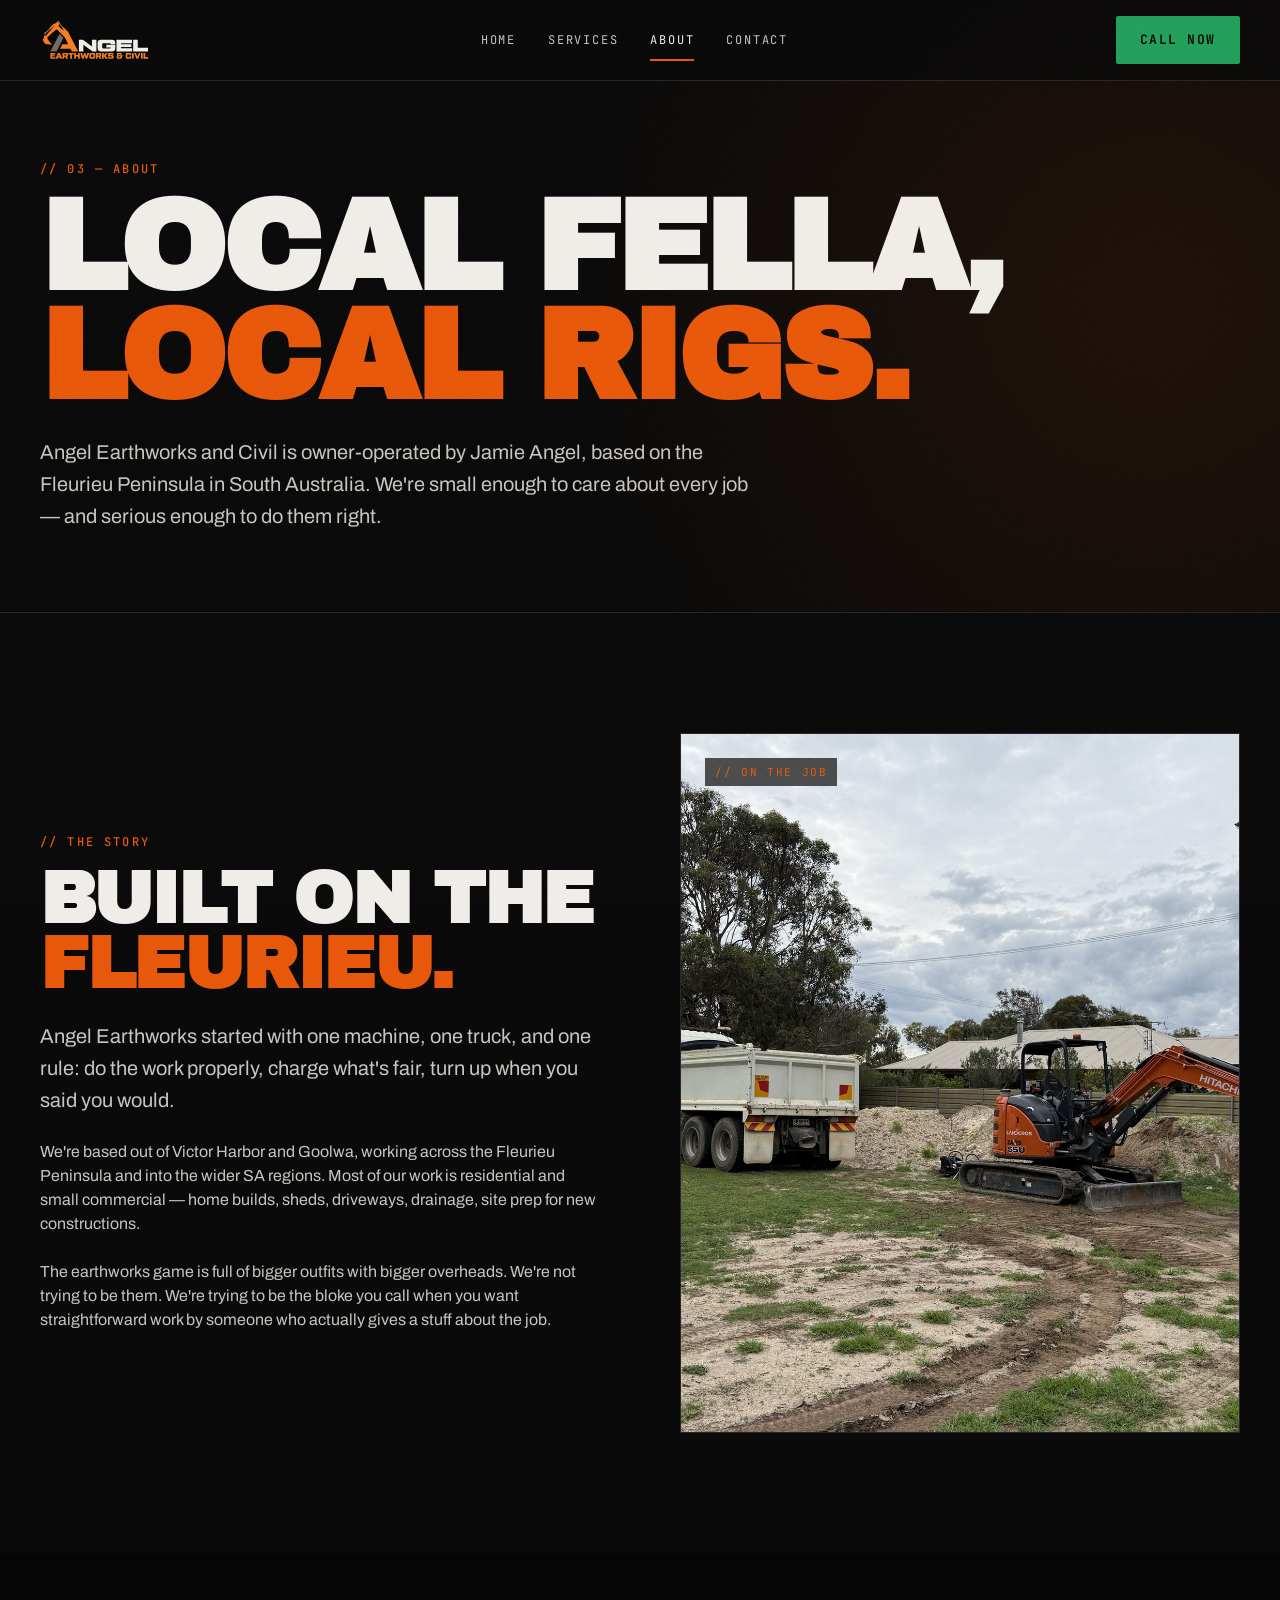
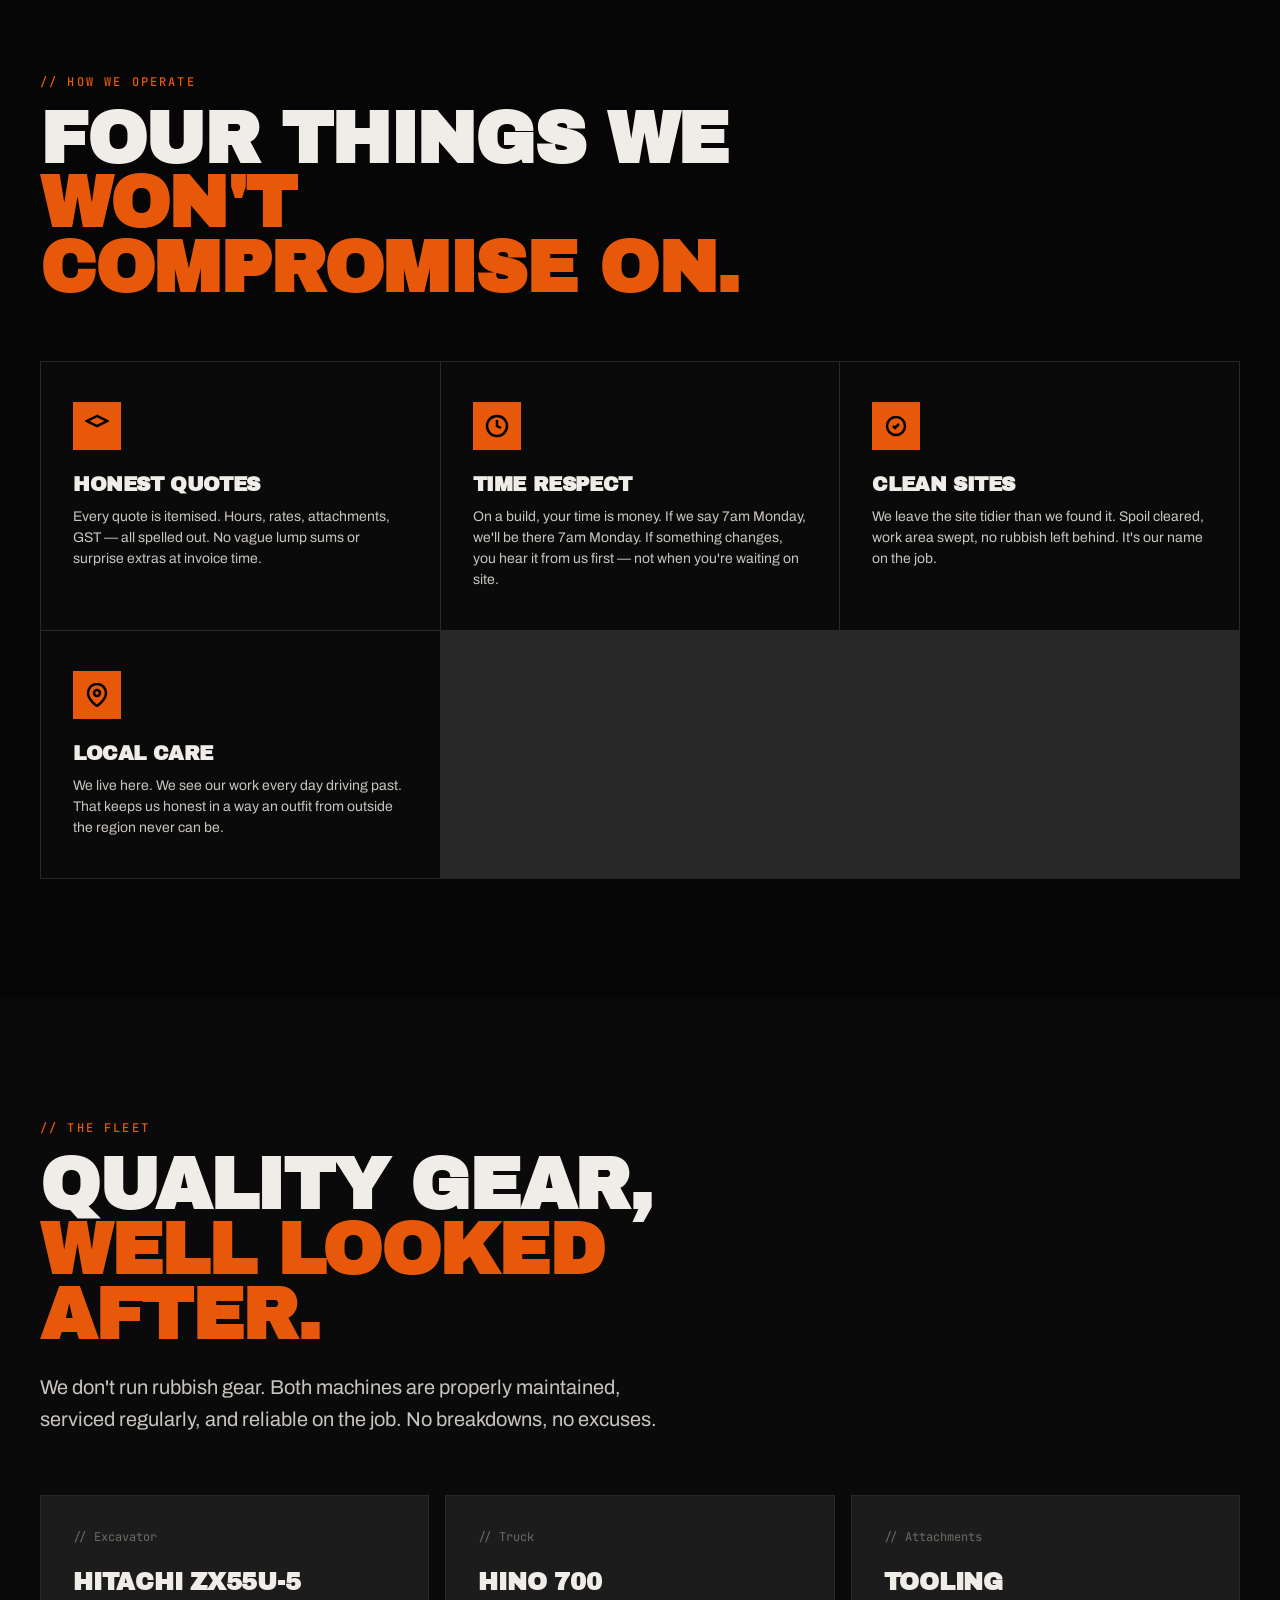
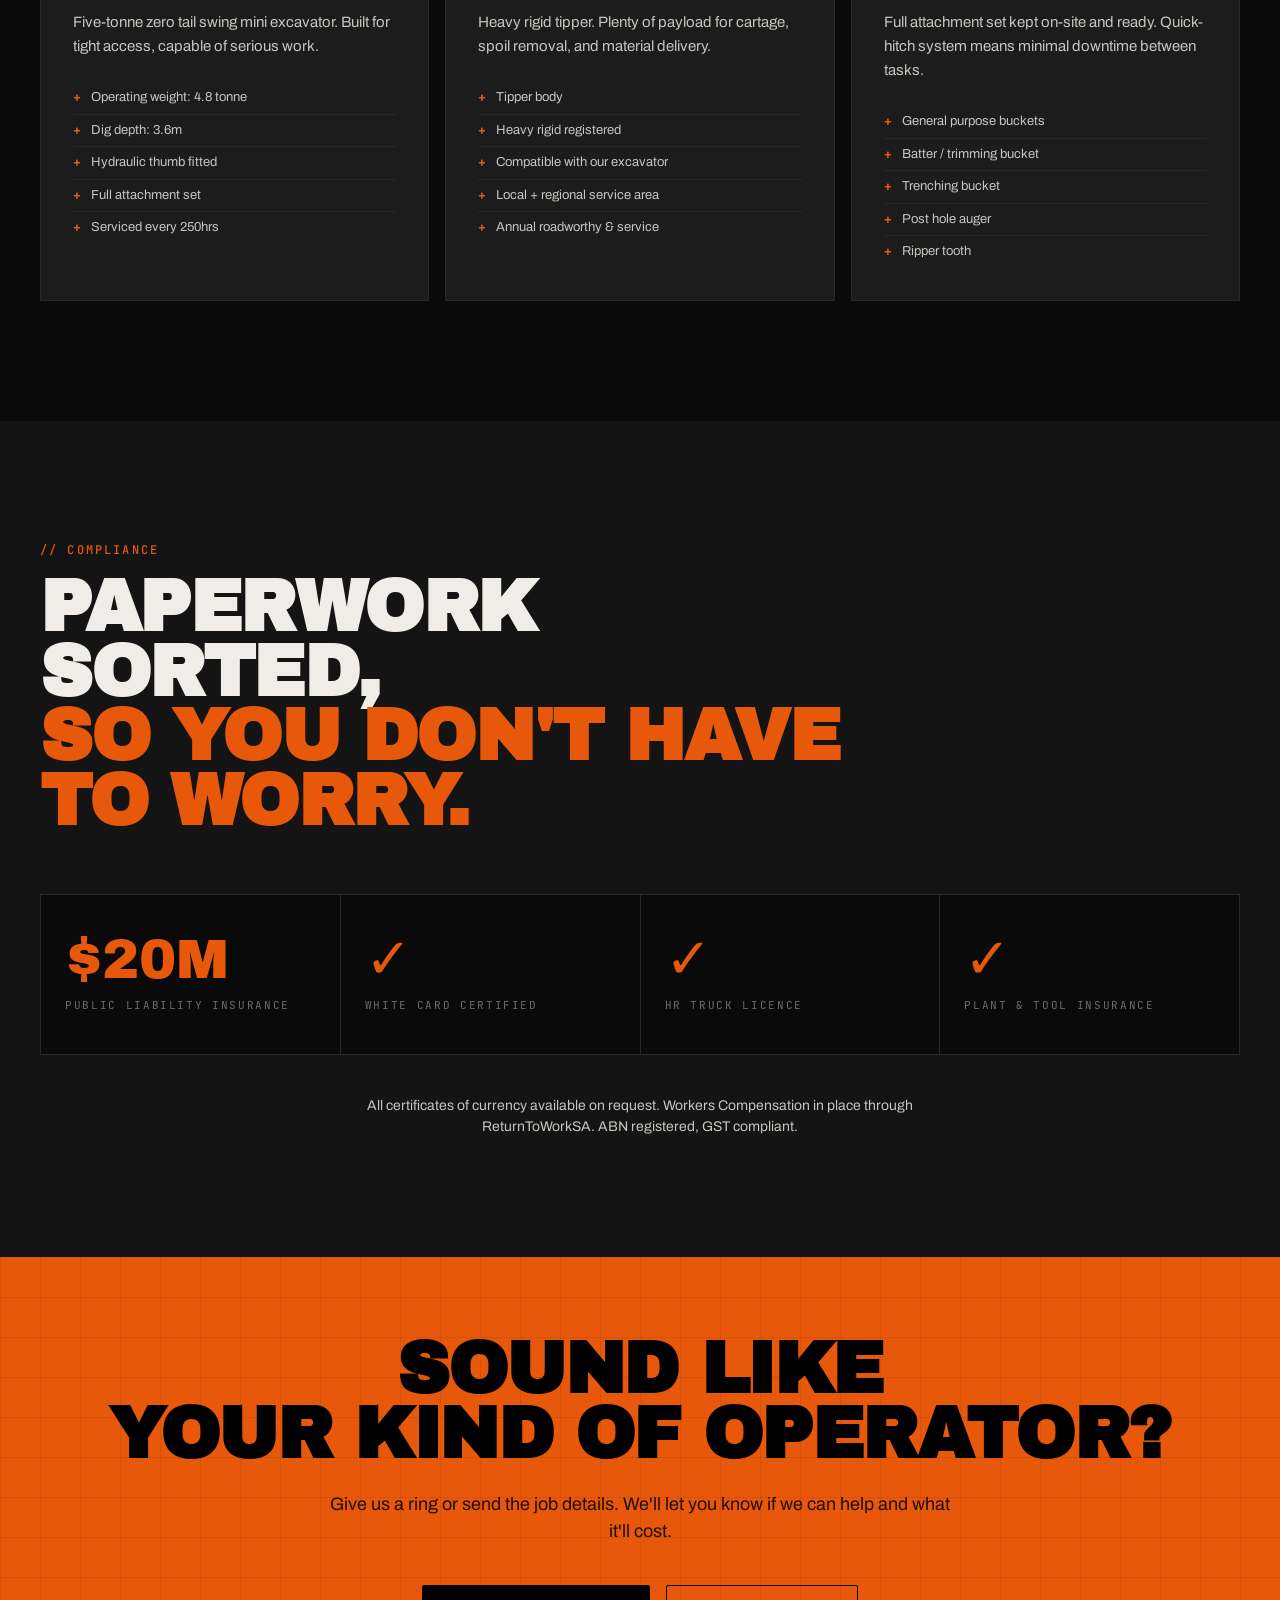
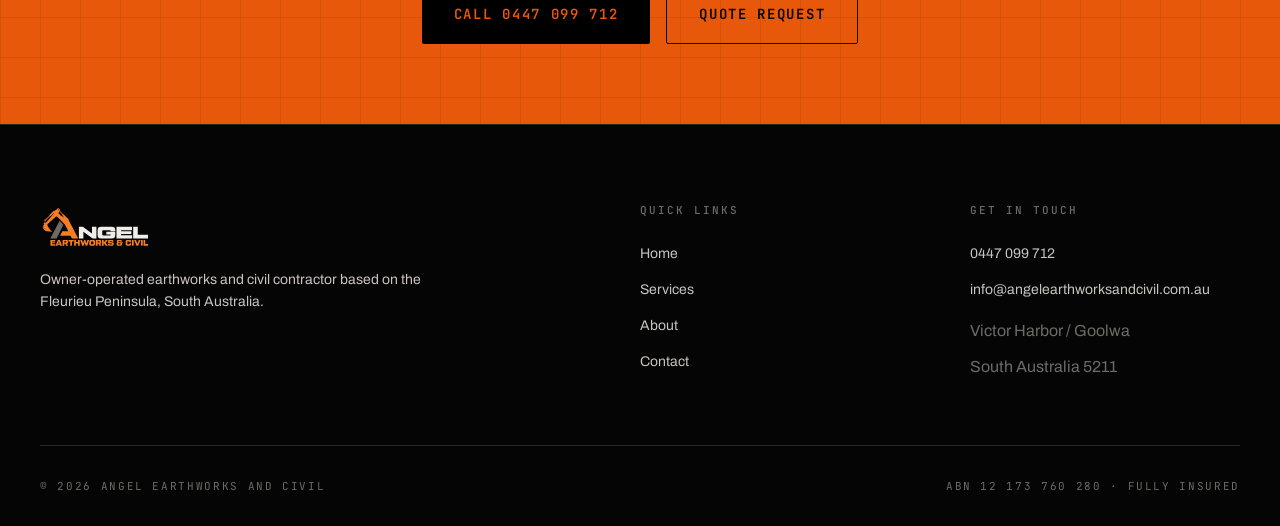
==== about.html @ 84306211 "Add files via upload" ====
<!DOCTYPE html>
<html lang="en-AU">
<head>
<meta charset="UTF-8"/>
<meta name="viewport" content="width=device-width, initial-scale=1.0"/>
<title>About | Angel Earthworks and Civil — Owner-Operated SA Earthworks</title>
<meta name="description" content="Owner-operated earthworks business based on the Fleurieu Peninsula. Jamie Angel and the team — honest work, fair prices, local SA knowledge."/>
<meta name="theme-color" content="#0A0A0A"/>

<link rel="preconnect" href="https://fonts.googleapis.com"/>
<link rel="preconnect" href="https://fonts.gstatic.com" crossorigin/>
<link href="https://fonts.googleapis.com/css2?family=Archivo:wght@400;500;600;700&family=Archivo+Black&family=JetBrains+Mono:wght@400;500;700&display=swap" rel="stylesheet"/>
<link rel="icon" type="image/svg+xml" href="favicon.svg"/>
<link rel="stylesheet" href="styles.css"/>
</head>
<body>

<header class="site-header">
    <div class="container site-header__inner">
        <a href="index.html" class="brand"><img src="logo-dark.svg" alt="Angel Earthworks and Civil" class="brand__logo"/></a>
        <nav class="main-nav">
            <a href="index.html">Home</a>
            <a href="services.html">Services</a>
            <a href="about.html" class="active">About</a>
            <a href="contact.html">Contact</a>
        </nav>
        <div class="header-cta">
            <a href="tel:0447099712" class="btn btn--phone">Call Now</a>
            <button class="menu-toggle" onclick="document.getElementById('drawer').classList.add('open')" aria-label="Menu">
                <span></span><span></span><span></span>
            </button>
        </div>
    </div>
</header>

<div class="mobile-drawer" id="drawer">
    <button class="mobile-drawer__close" onclick="document.getElementById('drawer').classList.remove('open')" aria-label="Close">×</button>
    <nav class="mobile-drawer__nav">
        <a href="index.html">Home</a>
        <a href="services.html">Services</a>
        <a href="about.html">About</a>
        <a href="contact.html">Contact</a>
    </nav>
    <div class="mobile-drawer__footer">
        <p>Call us · 0447 099 712</p>
        <p style="margin-top:8px">Victor Harbor / Goolwa SA</p>
    </div>
</div>

<!-- SUB HERO -->
<section class="subhero">
    <div class="container">
        <div class="subhero__eyebrow text-eyebrow">// 03 — About</div>
        <h1 class="subhero__title h-mega">
            Local fella,<br/>
            <span class="text-orange">local rigs.</span>
        </h1>
        <p class="subhero__lead text-lead">
            Angel Earthworks and Civil is owner-operated by Jamie Angel, based on
            the Fleurieu Peninsula in South Australia. We're small enough to care about
            every job — and serious enough to do them right.
        </p>
    </div>
</section>

<!-- STORY -->
<section class="section">
    <div class="container">
        <div class="split">
            <div>
                <div class="text-eyebrow mb-2">// The story</div>
                <h2 class="h-display mb-3">Built on the<br/><span class="text-orange">Fleurieu.</span></h2>
                <p class="text-lead mb-3">
                    Angel Earthworks started with one machine, one truck, and one rule:
                    do the work properly, charge what's fair, turn up when you said you would.
                </p>
                <p class="text-dim mb-3">
                    We're based out of Victor Harbor and Goolwa, working across the Fleurieu Peninsula
                    and into the wider SA regions. Most of our work is residential and small commercial —
                    home builds, sheds, driveways, drainage, site prep for new constructions.
                </p>
                <p class="text-dim">
                    The earthworks game is full of bigger outfits with bigger overheads. We're not trying
                    to be them. We're trying to be the bloke you call when you want straightforward work
                    by someone who actually gives a stuff about the job.
                </p>
            </div>
            <div class="image-block" data-label="// ON THE JOB">
                <img src="images/both-machines.jpg" alt="Angel Earthworks Hitachi excavator and Hino tipper truck on site"/>
            </div>
        </div>
    </div>
</section>

<!-- VALUES -->
<section class="section section--dark">
    <div class="container">
        <div class="section-header">
            <div class="section-header__eyebrow text-eyebrow">// How we operate</div>
            <h2 class="section-header__title h-display">
                Four things we<br/>
                <span class="text-orange">won't compromise on.</span>
            </h2>
        </div>

        <div class="why-grid">
            <div class="why-item">
                <div class="why-item__icon">
                    <svg viewBox="0 0 24 24" fill="none" stroke="currentColor" stroke-width="2.5">
                        <path d="M12 2L2 7l10 5 10-5-10-5z"/>
                    </svg>
                </div>
                <h3 class="why-item__title">Honest Quotes</h3>
                <p class="why-item__body">
                    Every quote is itemised. Hours, rates, attachments, GST — all spelled out.
                    No vague lump sums or surprise extras at invoice time.
                </p>
            </div>

            <div class="why-item">
                <div class="why-item__icon">
                    <svg viewBox="0 0 24 24" fill="none" stroke="currentColor" stroke-width="2.5">
                        <circle cx="12" cy="12" r="10"/>
                        <path d="M12 6v6l4 2"/>
                    </svg>
                </div>
                <h3 class="why-item__title">Time Respect</h3>
                <p class="why-item__body">
                    On a build, your time is money. If we say 7am Monday, we'll be there 7am Monday.
                    If something changes, you hear it from us first — not when you're waiting on site.
                </p>
            </div>

            <div class="why-item">
                <div class="why-item__icon">
                    <svg viewBox="0 0 24 24" fill="none" stroke="currentColor" stroke-width="2.5">
                        <path d="M9 12l2 2 4-4M21 12a9 9 0 11-18 0 9 9 0 0118 0z"/>
                    </svg>
                </div>
                <h3 class="why-item__title">Clean Sites</h3>
                <p class="why-item__body">
                    We leave the site tidier than we found it. Spoil cleared, work area swept,
                    no rubbish left behind. It's our name on the job.
                </p>
            </div>

            <div class="why-item">
                <div class="why-item__icon">
                    <svg viewBox="0 0 24 24" fill="none" stroke="currentColor" stroke-width="2.5">
                        <path d="M21 10c0 7-9 13-9 13s-9-6-9-13a9 9 0 0118 0z"/>
                        <circle cx="12" cy="10" r="3"/>
                    </svg>
                </div>
                <h3 class="why-item__title">Local Care</h3>
                <p class="why-item__body">
                    We live here. We see our work every day driving past. That keeps us honest
                    in a way an outfit from outside the region never can be.
                </p>
            </div>
        </div>
    </div>
</section>

<!-- EQUIPMENT -->
<section class="section">
    <div class="container">
        <div class="section-header">
            <div class="section-header__eyebrow text-eyebrow">// The fleet</div>
            <h2 class="section-header__title h-display">
                Quality gear,<br/>
                <span class="text-orange">well looked after.</span>
            </h2>
            <p class="section-header__lead text-lead">
                We don't run rubbish gear. Both machines are properly maintained, serviced regularly,
                and reliable on the job. No breakdowns, no excuses.
            </p>
        </div>

        <div class="services">
            <div class="service-card">
                <span class="service-card__num">// Excavator</span>
                <h3 class="service-card__title">Hitachi ZX55U-5</h3>
                <p class="service-card__body">
                    Five-tonne zero tail swing mini excavator. Built for tight access, capable of serious work.
                </p>
                <ul class="service-card__list">
                    <li>Operating weight: 4.8 tonne</li>
                    <li>Dig depth: 3.6m</li>
                    <li>Hydraulic thumb fitted</li>
                    <li>Full attachment set</li>
                    <li>Serviced every 250hrs</li>
                </ul>
            </div>

            <div class="service-card">
                <span class="service-card__num">// Truck</span>
                <h3 class="service-card__title">Hino 700</h3>
                <p class="service-card__body">
                    Heavy rigid tipper. Plenty of payload for cartage, spoil removal, and material delivery.
                </p>
                <ul class="service-card__list">
                    <li>Tipper body</li>
                    <li>Heavy rigid registered</li>
                    <li>Compatible with our excavator</li>
                    <li>Local + regional service area</li>
                    <li>Annual roadworthy &amp; service</li>
                </ul>
            </div>

            <div class="service-card">
                <span class="service-card__num">// Attachments</span>
                <h3 class="service-card__title">Tooling</h3>
                <p class="service-card__body">
                    Full attachment set kept on-site and ready. Quick-hitch system means
                    minimal downtime between tasks.
                </p>
                <ul class="service-card__list">
                    <li>General purpose buckets</li>
                    <li>Batter / trimming bucket</li>
                    <li>Trenching bucket</li>
                    <li>Post hole auger</li>
                    <li>Ripper tooth</li>
                </ul>
            </div>
        </div>
    </div>
</section>

<!-- CREDENTIALS -->
<section class="section section--elev">
    <div class="container">
        <div class="section-header">
            <div class="section-header__eyebrow text-eyebrow">// Compliance</div>
            <h2 class="section-header__title h-display">
                Paperwork sorted,<br/>
                <span class="text-orange">so you don't have to worry.</span>
            </h2>
        </div>

        <div class="stats-band">
            <div class="stat">
                <div class="stat__num">$20M</div>
                <div class="stat__label">Public Liability Insurance</div>
            </div>
            <div class="stat">
                <div class="stat__num">✓</div>
                <div class="stat__label">White Card Certified</div>
            </div>
            <div class="stat">
                <div class="stat__num">✓</div>
                <div class="stat__label">HR Truck Licence</div>
            </div>
            <div class="stat">
                <div class="stat__num">✓</div>
                <div class="stat__label">Plant &amp; Tool Insurance</div>
            </div>
        </div>

        <p class="text-dim mt-4 text-center" style="max-width:640px;margin-left:auto;margin-right:auto;font-size:14px">
            All certificates of currency available on request. Workers Compensation in place
            through ReturnToWorkSA. ABN registered, GST compliant.
        </p>
    </div>
</section>

<!-- CTA BAND -->
<section class="cta-band">
    <div class="container cta-band__inner">
        <h2 class="cta-band__title">Sound like<br/>your kind of operator?</h2>
        <p class="cta-band__lead">
            Give us a ring or send the job details. We'll let you know if we can help and what it'll cost.
        </p>
        <div class="cta-band__ctas">
            <a href="tel:0447099712" class="btn btn--primary btn--large">Call 0447 099 712</a>
            <a href="contact.html" class="btn btn--outline btn--large">Quote Request</a>
        </div>
    </div>
</section>

<!-- FOOTER -->
<footer class="site-footer">
    <div class="container">
        <div class="footer-grid">
            <div class="footer-col">
                <a href="index.html" class="brand" style="margin-bottom:20px"><img src="logo-dark.svg" alt="Angel Earthworks and Civil" class="brand__logo"/></a>
                <p class="text-dim" style="font-size:14px;line-height:1.6;margin-top:16px;max-width:400px">
                    Owner-operated earthworks and civil contractor based on the Fleurieu Peninsula,
                    South Australia.
                </p>
            </div>
            <div class="footer-col">
                <h4>Quick Links</h4>
                <ul>
                    <li><a href="index.html">Home</a></li>
                    <li><a href="services.html">Services</a></li>
                    <li><a href="about.html">About</a></li>
                    <li><a href="contact.html">Contact</a></li>
                </ul>
            </div>
            <div class="footer-col">
                <h4>Get in Touch</h4>
                <ul>
                    <li><a href="tel:0447099712">0447 099 712</a></li>
                    <li><a href="mailto:info@angelearthworksandcivil.com.au">info@angelearthworksandcivil.com.au</a></li>
                    <li class="text-mute" style="padding-top:12px">Victor Harbor / Goolwa</li>
                    <li class="text-mute">South Australia 5211</li>
                </ul>
            </div>
        </div>
        <div class="footer-bottom">
            <span>© 2026 Angel Earthworks and Civil</span>
            <span>ABN 12 173 760 280 · Fully insured</span>
        </div>
    </div>
</footer>

<script src="script.js"></script>
</body>
</html>
---- styles.css ----
/* ====================================================================
   ANGEL EARTHWORKS & CIVIL - PROFESSIONAL WEBSITE
   Aesthetic: Industrial / utilitarian / raw / honest
   Brand: Orange #E8580A on deep charcoal black
   ==================================================================== */

/* RESET ============================================================== */
*, *::before, *::after {
    box-sizing: border-box;
    margin: 0;
    padding: 0;
}

html {
    scroll-behavior: smooth;
    -webkit-text-size-adjust: 100%;
}

body {
    font-family: 'Archivo', 'Helvetica Neue', sans-serif;
    background: #0A0A0A;
    color: #F0EDE8;
    line-height: 1.5;
    overflow-x: hidden;
    font-feature-settings: 'kern' 1, 'liga' 1;
    -webkit-font-smoothing: antialiased;
    -moz-osx-font-smoothing: grayscale;
}

/* TYPE TOKENS ======================================================== */
:root {
    --color-bg: #0A0A0A;
    --color-bg-elev: #141414;
    --color-bg-card: #1C1C1C;
    --color-border: #282828;
    --color-text: #F0EDE8;
    --color-text-dim: #C8C4BE;
    --color-text-mute: #6E6B64;
    --color-orange: #E8580A;
    --color-orange-dim: #B84408;
    --color-yellow: #F5C518;
    --color-green: #22A05A;
    --color-red: #D93B3B;

    --font-display: 'Archivo Black', 'Helvetica Neue', sans-serif;
    --font-body: 'Archivo', 'Helvetica Neue', sans-serif;
    --font-mono: 'JetBrains Mono', 'Courier New', monospace;

    --shadow-strong: 0 20px 60px rgba(0,0,0,0.6);
    --shadow-orange: 0 12px 40px rgba(232, 88, 10, 0.35);
}

/* GOOGLE FONTS LINK should be in <head> */

img { max-width: 100%; height: auto; display: block; }
a { color: inherit; text-decoration: none; }
ul { list-style: none; }
button { font-family: inherit; cursor: pointer; }

/* GRAIN OVERLAY (subtle industrial texture) ========================== */
body::after {
    content: '';
    position: fixed;
    inset: 0;
    pointer-events: none;
    background-image: url("data:image/svg+xml,%3Csvg viewBox='0 0 200 200' xmlns='http://www.w3.org/2000/svg'%3E%3Cfilter id='n'%3E%3CfeTurbulence type='fractalNoise' baseFrequency='0.85' stitchTiles='stitch'/%3E%3C/filter%3E%3Crect width='100%25' height='100%25' filter='url(%23n)' opacity='0.04'/%3E%3C/svg%3E");
    z-index: 9999;
    opacity: 0.4;
    mix-blend-mode: overlay;
}

/* LAYOUT PRIMITIVES ================================================== */
.container {
    width: 100%;
    max-width: 1280px;
    margin: 0 auto;
    padding: 0 24px;
}

@media (min-width: 768px) {
    .container { padding: 0 40px; }
}

.section {
    padding: 80px 0;
    position: relative;
}

@media (min-width: 768px) {
    .section { padding: 120px 0; }
}

.section--tight {
    padding: 48px 0;
}

.section--dark {
    background: #060606;
}

.section--elev {
    background: var(--color-bg-elev);
}

/* TYPOGRAPHY ========================================================= */
h1, h2, h3, h4 {
    font-family: var(--font-display);
    font-weight: 900;
    line-height: 0.95;
    letter-spacing: -0.02em;
    text-transform: uppercase;
}

.h-mega {
    font-family: var(--font-display);
    font-size: clamp(48px, 10vw, 144px);
    line-height: 0.85;
    letter-spacing: -0.03em;
    text-transform: uppercase;
}

.h-display {
    font-family: var(--font-display);
    font-size: clamp(36px, 6vw, 72px);
    line-height: 0.9;
    letter-spacing: -0.02em;
    text-transform: uppercase;
}

.h-heading {
    font-size: clamp(28px, 4vw, 48px);
    line-height: 0.95;
}

.h-sub {
    font-size: clamp(20px, 2.5vw, 28px);
    line-height: 1.05;
    text-transform: uppercase;
    letter-spacing: 0.02em;
}

.text-mono {
    font-family: var(--font-mono);
    text-transform: uppercase;
    letter-spacing: 0.1em;
    font-size: 12px;
}

.text-eyebrow {
    font-family: var(--font-mono);
    font-size: 12px;
    text-transform: uppercase;
    letter-spacing: 0.18em;
    color: var(--color-orange);
    font-weight: 500;
}

.text-lead {
    font-size: 18px;
    line-height: 1.6;
    color: var(--color-text-dim);
    font-weight: 400;
}

@media (min-width: 768px) {
    .text-lead { font-size: 20px; }
}

.text-dim { color: var(--color-text-dim); }
.text-mute { color: var(--color-text-mute); }
.text-orange { color: var(--color-orange); }
.text-yellow { color: var(--color-yellow); }

/* HEADER ============================================================= */
.site-header {
    position: fixed;
    top: 0;
    left: 0;
    right: 0;
    z-index: 100;
    padding: 16px 0;
    background: rgba(10, 10, 10, 0.85);
    backdrop-filter: blur(20px);
    -webkit-backdrop-filter: blur(20px);
    border-bottom: 1px solid var(--color-border);
}

.site-header__inner {
    display: flex;
    align-items: center;
    justify-content: space-between;
    gap: 20px;
}

.brand {
    display: flex;
    align-items: center;
    gap: 12px;
    line-height: 0.9;
}

.brand__logo {
    height: 44px;
    width: auto;
    display: block;
    max-width: 220px;
}

@media (max-width: 600px) {
    .brand__logo {
        height: 36px;
        max-width: 170px;
    }
}

.brand__mark {
    width: 36px;
    height: 36px;
    background: var(--color-orange);
    display: flex;
    align-items: center;
    justify-content: center;
    font-family: var(--font-display);
    color: #000;
    font-size: 18px;
    letter-spacing: -0.05em;
    transform: rotate(-2deg);
    flex-shrink: 0;
}

.brand__text {
    line-height: 0.9;
    font-family: var(--font-display);
    font-size: 16px;
    text-transform: uppercase;
    letter-spacing: 0.02em;
}

.brand__text small {
    display: block;
    font-size: 9px;
    letter-spacing: 0.15em;
    color: var(--color-text-mute);
    font-weight: 400;
    margin-top: 2px;
}

.main-nav {
    display: none;
}

@media (min-width: 900px) {
    .main-nav {
        display: flex;
        align-items: center;
        gap: 32px;
    }
}

.main-nav a {
    font-family: var(--font-mono);
    font-size: 12px;
    text-transform: uppercase;
    letter-spacing: 0.15em;
    color: var(--color-text-dim);
    transition: color 0.2s;
    position: relative;
    padding: 4px 0;
}

.main-nav a:hover {
    color: var(--color-orange);
}

.main-nav a.active {
    color: var(--color-text);
}

.main-nav a.active::after {
    content: '';
    position: absolute;
    left: 0;
    right: 0;
    bottom: -8px;
    height: 2px;
    background: var(--color-orange);
}

.header-cta {
    display: flex;
    align-items: center;
    gap: 12px;
}

.menu-toggle {
    display: flex;
    flex-direction: column;
    justify-content: center;
    gap: 4px;
    background: none;
    border: 1px solid var(--color-border);
    width: 40px;
    height: 40px;
    padding: 10px;
    border-radius: 4px;
}

.menu-toggle span {
    height: 2px;
    background: var(--color-text);
    transition: 0.2s;
}

@media (min-width: 900px) {
    .menu-toggle { display: none; }
}

/* MOBILE DRAWER ====================================================== */
.mobile-drawer {
    position: fixed;
    inset: 0;
    z-index: 200;
    background: var(--color-bg);
    transform: translateX(100%);
    transition: transform 0.3s ease-out;
    display: flex;
    flex-direction: column;
    padding: 24px;
}

.mobile-drawer.open {
    transform: translateX(0);
}

.mobile-drawer__close {
    align-self: flex-end;
    background: none;
    border: 1px solid var(--color-border);
    color: var(--color-text);
    width: 40px;
    height: 40px;
    font-size: 24px;
    border-radius: 4px;
}

.mobile-drawer__nav {
    display: flex;
    flex-direction: column;
    gap: 4px;
    margin-top: 48px;
}

.mobile-drawer__nav a {
    font-family: var(--font-display);
    font-size: 36px;
    text-transform: uppercase;
    letter-spacing: -0.02em;
    padding: 16px 0;
    border-bottom: 1px solid var(--color-border);
    color: var(--color-text);
}

.mobile-drawer__nav a:active {
    color: var(--color-orange);
}

.mobile-drawer__footer {
    margin-top: auto;
    padding-top: 32px;
    font-family: var(--font-mono);
    font-size: 12px;
    color: var(--color-text-mute);
    text-transform: uppercase;
    letter-spacing: 0.1em;
}

/* BUTTONS ============================================================ */
.btn {
    display: inline-flex;
    align-items: center;
    gap: 10px;
    padding: 14px 24px;
    font-family: var(--font-mono);
    font-size: 13px;
    font-weight: 600;
    text-transform: uppercase;
    letter-spacing: 0.12em;
    border: none;
    cursor: pointer;
    transition: all 0.2s;
    text-decoration: none;
    white-space: nowrap;
    border-radius: 2px;
}

.btn--primary {
    background: var(--color-orange);
    color: #000;
}

.btn--primary:hover {
    background: var(--color-text);
    transform: translateY(-2px);
    box-shadow: var(--shadow-orange);
}

.btn--outline {
    background: transparent;
    color: var(--color-text);
    border: 1px solid var(--color-border);
}

.btn--outline:hover {
    border-color: var(--color-orange);
    color: var(--color-orange);
}

.btn--ghost {
    background: transparent;
    color: var(--color-text-dim);
    padding: 10px 18px;
}

.btn--ghost:hover {
    color: var(--color-orange);
}

.btn--large {
    padding: 18px 32px;
    font-size: 14px;
}

.btn--phone {
    background: var(--color-green);
    color: #000;
}

.btn--phone:hover {
    background: var(--color-text);
}

/* HERO =============================================================== */
.hero {
    position: relative;
    min-height: 100vh;
    padding: 140px 0 80px;
    display: flex;
    align-items: center;
    overflow: hidden;
}

.hero::before {
    content: '';
    position: absolute;
    inset: 0;
    background:
        radial-gradient(circle at 20% 20%, rgba(232, 88, 10, 0.15) 0%, transparent 40%),
        radial-gradient(circle at 80% 80%, rgba(232, 88, 10, 0.08) 0%, transparent 50%),
        linear-gradient(180deg, transparent 0%, #060606 100%);
    z-index: -2;
}

.hero::after {
    content: '';
    position: absolute;
    inset: 0;
    background-image:
        linear-gradient(rgba(232, 88, 10, 0.04) 1px, transparent 1px),
        linear-gradient(90deg, rgba(232, 88, 10, 0.04) 1px, transparent 1px);
    background-size: 80px 80px;
    z-index: -1;
    mask-image: radial-gradient(circle at center, black 0%, transparent 80%);
    -webkit-mask-image: radial-gradient(circle at center, black 0%, transparent 80%);
}

.hero__eyebrow {
    margin-bottom: 24px;
    opacity: 0;
    animation: fadeUp 0.8s 0.2s forwards;
}

.hero__title {
    margin-bottom: 24px;
    opacity: 0;
    animation: fadeUp 0.8s 0.4s forwards;
}

.hero__title-orange {
    color: var(--color-orange);
    display: inline-block;
    position: relative;
}

.hero__title-strike {
    display: block;
    font-size: 0.6em;
    color: var(--color-text-mute);
    margin-top: 8px;
    letter-spacing: 0.04em;
}

.hero__lead {
    max-width: 640px;
    margin-bottom: 40px;
    opacity: 0;
    animation: fadeUp 0.8s 0.6s forwards;
}

.hero__ctas {
    display: flex;
    flex-wrap: wrap;
    gap: 16px;
    opacity: 0;
    animation: fadeUp 0.8s 0.8s forwards;
}

.hero__bullets {
    display: flex;
    flex-wrap: wrap;
    gap: 24px 40px;
    margin-top: 64px;
    padding-top: 40px;
    border-top: 1px solid var(--color-border);
    opacity: 0;
    animation: fadeUp 0.8s 1s forwards;
}

.hero__bullet {
    display: flex;
    align-items: flex-start;
    gap: 12px;
    font-family: var(--font-mono);
    font-size: 12px;
    text-transform: uppercase;
    letter-spacing: 0.08em;
    color: var(--color-text-dim);
}

.hero__bullet::before {
    content: '●';
    color: var(--color-orange);
    font-size: 18px;
    line-height: 1;
}

@keyframes fadeUp {
    from { opacity: 0; transform: translateY(20px); }
    to { opacity: 1; transform: translateY(0); }
}

/* MARQUEE BAR ======================================================== */
.marquee {
    overflow: hidden;
    background: var(--color-orange);
    color: #000;
    padding: 14px 0;
    border-top: 1px solid #000;
    border-bottom: 1px solid #000;
}

.marquee__track {
    display: flex;
    gap: 48px;
    animation: marquee 30s linear infinite;
    white-space: nowrap;
}

.marquee__item {
    font-family: var(--font-display);
    font-size: 16px;
    text-transform: uppercase;
    letter-spacing: 0.02em;
    display: flex;
    align-items: center;
    gap: 48px;
}

.marquee__item::after {
    content: '●';
    color: #000;
    font-size: 10px;
}

@keyframes marquee {
    from { transform: translateX(0); }
    to { transform: translateX(-50%); }
}

/* SECTION HEADER ===================================================== */
.section-header {
    margin-bottom: 60px;
}

.section-header__eyebrow {
    margin-bottom: 16px;
}

.section-header__title {
    max-width: 800px;
}

.section-header__lead {
    max-width: 640px;
    margin-top: 24px;
}

/* SERVICES GRID ====================================================== */
.services {
    display: grid;
    grid-template-columns: 1fr;
    gap: 16px;
}

@media (min-width: 768px) {
    .services {
        grid-template-columns: repeat(2, 1fr);
    }
}

@media (min-width: 1024px) {
    .services {
        grid-template-columns: repeat(3, 1fr);
    }
}

.service-card {
    background: var(--color-bg-card);
    border: 1px solid var(--color-border);
    padding: 32px;
    position: relative;
    transition: all 0.3s;
    overflow: hidden;
}

.service-card::before {
    content: '';
    position: absolute;
    top: 0;
    left: 0;
    width: 4px;
    height: 0;
    background: var(--color-orange);
    transition: height 0.4s;
}

.service-card:hover {
    border-color: var(--color-orange);
    transform: translateY(-4px);
}

.service-card:hover::before {
    height: 100%;
}

.service-card__num {
    font-family: var(--font-mono);
    font-size: 12px;
    color: var(--color-text-mute);
    margin-bottom: 24px;
    display: block;
}

.service-card__title {
    font-family: var(--font-display);
    font-size: 24px;
    line-height: 1;
    text-transform: uppercase;
    letter-spacing: -0.01em;
    margin-bottom: 16px;
}

.service-card__body {
    color: var(--color-text-dim);
    font-size: 15px;
    line-height: 1.6;
    margin-bottom: 24px;
}

.service-card__list {
    margin-top: 16px;
}

.service-card__list li {
    padding: 6px 0;
    border-bottom: 1px solid var(--color-border);
    font-size: 13px;
    color: var(--color-text-dim);
    display: flex;
    align-items: center;
    gap: 10px;
}

.service-card__list li::before {
    content: '+';
    color: var(--color-orange);
    font-family: var(--font-mono);
    font-weight: 700;
}

.service-card__list li:last-child { border-bottom: none; }

/* STATS BAND ========================================================= */
.stats-band {
    display: grid;
    grid-template-columns: repeat(2, 1fr);
    gap: 1px;
    background: var(--color-border);
    border: 1px solid var(--color-border);
}

@media (min-width: 768px) {
    .stats-band {
        grid-template-columns: repeat(4, 1fr);
    }
}

.stat {
    background: var(--color-bg);
    padding: 40px 24px;
    text-align: left;
}

.stat__num {
    font-family: var(--font-display);
    font-size: clamp(36px, 5vw, 56px);
    line-height: 0.9;
    color: var(--color-orange);
    margin-bottom: 12px;
}

.stat__label {
    font-family: var(--font-mono);
    font-size: 11px;
    text-transform: uppercase;
    letter-spacing: 0.15em;
    color: var(--color-text-mute);
}

/* SPLIT ============================================================== */
.split {
    display: grid;
    grid-template-columns: 1fr;
    gap: 48px;
    align-items: center;
}

@media (min-width: 900px) {
    .split {
        grid-template-columns: 1fr 1fr;
        gap: 80px;
    }
}

.split--reverse > div:first-child {
    order: 1;
}

@media (min-width: 900px) {
    .split--reverse > div:first-child {
        order: 2;
    }
}

.image-block {
    aspect-ratio: 4/5;
    background: linear-gradient(135deg, #1C1C1C 0%, #0a0a0a 100%);
    position: relative;
    overflow: hidden;
    border: 1px solid var(--color-border);
}

.image-block::before {
    content: attr(data-label);
    position: absolute;
    top: 24px;
    left: 24px;
    font-family: var(--font-mono);
    font-size: 11px;
    color: var(--color-orange);
    text-transform: uppercase;
    letter-spacing: 0.15em;
    z-index: 3;
    background: rgba(10, 10, 10, 0.7);
    padding: 6px 10px;
    backdrop-filter: blur(8px);
    -webkit-backdrop-filter: blur(8px);
}

.image-block::after {
    content: '';
    position: absolute;
    inset: 0;
    background-image:
        linear-gradient(rgba(232, 88, 10, 0.08) 1px, transparent 1px),
        linear-gradient(90deg, rgba(232, 88, 10, 0.08) 1px, transparent 1px);
    background-size: 40px 40px;
    pointer-events: none;
}

.image-block:has(img)::after {
    background: linear-gradient(180deg, transparent 60%, rgba(10,10,10,0.6) 100%);
}

.image-block img {
    width: 100%;
    height: 100%;
    object-fit: cover;
    display: block;
    position: absolute;
    inset: 0;
    z-index: 1;
}

.image-block__placeholder {
    position: absolute;
    inset: 0;
    display: flex;
    flex-direction: column;
    align-items: center;
    justify-content: center;
    color: var(--color-text-mute);
    font-family: var(--font-mono);
    text-align: center;
    padding: 20px;
    z-index: 1;
}

.image-block__placeholder svg {
    width: 80px;
    height: 80px;
    margin-bottom: 16px;
    opacity: 0.3;
}

/* SERVICE AREAS ====================================================== */
.areas {
    display: grid;
    grid-template-columns: 1fr;
    gap: 1px;
    background: var(--color-border);
    border: 1px solid var(--color-border);
}

@media (min-width: 600px) {
    .areas { grid-template-columns: repeat(2, 1fr); }
}

@media (min-width: 900px) {
    .areas { grid-template-columns: repeat(3, 1fr); }
}

.area {
    background: var(--color-bg);
    padding: 24px;
    transition: background 0.2s;
}

.area:hover {
    background: var(--color-bg-card);
}

.area__type {
    font-family: var(--font-mono);
    font-size: 10px;
    text-transform: uppercase;
    letter-spacing: 0.15em;
    margin-bottom: 8px;
}

.area__type--local { color: var(--color-green); }
.area__type--regional { color: var(--color-yellow); }

.area__name {
    font-family: var(--font-display);
    font-size: 22px;
    line-height: 1;
    text-transform: uppercase;
    margin-bottom: 12px;
}

.area__suburbs {
    font-size: 12px;
    color: var(--color-text-mute);
    line-height: 1.4;
}

/* PROCESS STEPS ====================================================== */
.steps {
    display: grid;
    grid-template-columns: 1fr;
    gap: 24px;
    counter-reset: stepcount;
}

@media (min-width: 768px) {
    .steps {
        grid-template-columns: repeat(2, 1fr);
    }
}

@media (min-width: 1024px) {
    .steps {
        grid-template-columns: repeat(4, 1fr);
    }
}

.step {
    counter-increment: stepcount;
    padding: 32px 24px;
    background: var(--color-bg-card);
    border: 1px solid var(--color-border);
    position: relative;
}

.step::before {
    content: counter(stepcount, decimal-leading-zero);
    font-family: var(--font-display);
    font-size: 56px;
    line-height: 0.9;
    color: var(--color-orange);
    display: block;
    margin-bottom: 24px;
}

.step__title {
    font-family: var(--font-display);
    font-size: 18px;
    text-transform: uppercase;
    line-height: 1;
    margin-bottom: 12px;
}

.step__body {
    font-size: 14px;
    color: var(--color-text-dim);
    line-height: 1.5;
}

/* CTA BAND =========================================================== */
.cta-band {
    background: var(--color-orange);
    color: #000;
    padding: 80px 0;
    position: relative;
    overflow: hidden;
}

.cta-band::before {
    content: '';
    position: absolute;
    inset: 0;
    background-image:
        linear-gradient(rgba(0,0,0,0.08) 1px, transparent 1px),
        linear-gradient(90deg, rgba(0,0,0,0.08) 1px, transparent 1px);
    background-size: 40px 40px;
}

.cta-band__inner {
    position: relative;
    text-align: center;
}

.cta-band__title {
    font-family: var(--font-display);
    font-size: clamp(36px, 6vw, 72px);
    line-height: 0.9;
    text-transform: uppercase;
    letter-spacing: -0.02em;
    margin-bottom: 24px;
}

.cta-band__lead {
    font-size: 18px;
    max-width: 640px;
    margin: 0 auto 40px;
    color: #000;
    opacity: 0.85;
}

.cta-band__ctas {
    display: flex;
    flex-wrap: wrap;
    justify-content: center;
    gap: 16px;
}

.cta-band .btn--primary {
    background: #000;
    color: var(--color-orange);
}

.cta-band .btn--primary:hover {
    background: var(--color-text);
    color: #000;
}

.cta-band .btn--outline {
    background: transparent;
    color: #000;
    border-color: #000;
}

.cta-band .btn--outline:hover {
    background: #000;
    color: var(--color-orange);
}

/* WHY CHOOSE ========================================================= */
.why-grid {
    display: grid;
    grid-template-columns: 1fr;
    gap: 1px;
    background: var(--color-border);
    border: 1px solid var(--color-border);
}

@media (min-width: 768px) {
    .why-grid { grid-template-columns: repeat(2, 1fr); }
}

@media (min-width: 1024px) {
    .why-grid { grid-template-columns: repeat(3, 1fr); }
}

.why-item {
    background: var(--color-bg);
    padding: 40px 32px;
}

.why-item__icon {
    width: 48px;
    height: 48px;
    background: var(--color-orange);
    display: flex;
    align-items: center;
    justify-content: center;
    margin-bottom: 24px;
}

.why-item__icon svg {
    width: 24px;
    height: 24px;
    color: #000;
}

.why-item__title {
    font-family: var(--font-display);
    font-size: 20px;
    text-transform: uppercase;
    line-height: 1;
    margin-bottom: 12px;
}

.why-item__body {
    color: var(--color-text-dim);
    font-size: 14px;
    line-height: 1.5;
}

/* GALLERY ============================================================ */
.gallery {
    display: grid;
    grid-template-columns: 1fr;
    grid-auto-rows: 240px;
    gap: 8px;
}

@media (min-width: 600px) {
    .gallery {
        grid-template-columns: repeat(2, 1fr);
        grid-auto-rows: 280px;
    }
}

@media (min-width: 900px) {
    .gallery {
        grid-template-columns: repeat(3, 1fr);
        grid-auto-rows: 300px;
        gap: 12px;
    }
}

.gallery__item {
    position: relative;
    overflow: hidden;
    background: var(--color-bg-card);
    border: 1px solid var(--color-border);
    cursor: pointer;
    display: block;
}

.gallery__item--tall {
    grid-row: span 2;
}

@media (max-width: 599px) {
    .gallery__item--tall { grid-row: span 1; }
}

.gallery__item img {
    width: 100%;
    height: 100%;
    object-fit: cover;
    transition: transform 0.6s cubic-bezier(0.4, 0, 0.2, 1);
}

.gallery__item:hover img {
    transform: scale(1.05);
}

.gallery__overlay {
    position: absolute;
    inset: 0;
    background: linear-gradient(180deg, transparent 50%, rgba(10, 10, 10, 0.85) 100%);
    display: flex;
    align-items: flex-end;
    padding: 20px;
    opacity: 0.9;
    transition: opacity 0.3s;
}

.gallery__item:hover .gallery__overlay {
    opacity: 1;
}

.gallery__label {
    font-family: var(--font-mono);
    font-size: 11px;
    color: var(--color-orange);
    text-transform: uppercase;
    letter-spacing: 0.15em;
    background: rgba(10, 10, 10, 0.7);
    padding: 6px 12px;
    backdrop-filter: blur(8px);
    -webkit-backdrop-filter: blur(8px);
}

/* CONTACT FORM ======================================================= */
.contact-grid {
    display: grid;
    grid-template-columns: 1fr;
    gap: 48px;
}

@media (min-width: 900px) {
    .contact-grid {
        grid-template-columns: 1fr 1fr;
        gap: 80px;
    }
}

.contact-info {
    display: flex;
    flex-direction: column;
    gap: 32px;
}

.contact-info__item {
    padding-bottom: 32px;
    border-bottom: 1px solid var(--color-border);
}

.contact-info__item:last-child { border-bottom: none; padding-bottom: 0; }

.contact-info__label {
    font-family: var(--font-mono);
    font-size: 11px;
    text-transform: uppercase;
    letter-spacing: 0.18em;
    color: var(--color-text-mute);
    margin-bottom: 12px;
}

.contact-info__value {
    font-family: var(--font-display);
    font-size: 28px;
    line-height: 1;
    text-transform: uppercase;
}

.contact-info__value a {
    color: var(--color-text);
    transition: color 0.2s;
}

.contact-info__value a:hover {
    color: var(--color-orange);
}

.contact-info__sub {
    font-size: 14px;
    color: var(--color-text-dim);
    margin-top: 8px;
}

.form {
    background: var(--color-bg-card);
    border: 1px solid var(--color-border);
    padding: 40px;
}

@media (max-width: 600px) {
    .form { padding: 24px; }
}

.form__group {
    margin-bottom: 24px;
}

.form__group--row {
    display: grid;
    grid-template-columns: 1fr;
    gap: 16px;
}

@media (min-width: 600px) {
    .form__group--row {
        grid-template-columns: 1fr 1fr;
    }
}

.form label {
    display: block;
    font-family: var(--font-mono);
    font-size: 11px;
    text-transform: uppercase;
    letter-spacing: 0.15em;
    color: var(--color-text-mute);
    margin-bottom: 8px;
}

.form input,
.form textarea,
.form select {
    width: 100%;
    background: var(--color-bg);
    border: 1px solid var(--color-border);
    color: var(--color-text);
    padding: 14px 16px;
    font-family: var(--font-body);
    font-size: 15px;
    border-radius: 2px;
    transition: border-color 0.2s;
    font-family: inherit;
}

.form input:focus,
.form textarea:focus,
.form select:focus {
    outline: none;
    border-color: var(--color-orange);
}

.form textarea {
    resize: vertical;
    min-height: 120px;
}

/* FOOTER ============================================================= */
.site-footer {
    background: #050505;
    border-top: 1px solid var(--color-border);
    padding: 80px 0 32px;
}

.footer-grid {
    display: grid;
    grid-template-columns: 1fr;
    gap: 40px;
    margin-bottom: 60px;
}

@media (min-width: 768px) {
    .footer-grid {
        grid-template-columns: 2fr 1fr 1fr;
        gap: 60px;
    }
}

.footer-col h4 {
    font-family: var(--font-mono);
    font-size: 11px;
    text-transform: uppercase;
    letter-spacing: 0.18em;
    color: var(--color-text-mute);
    margin-bottom: 20px;
    font-weight: 500;
}

.footer-col ul li {
    padding: 6px 0;
}

.footer-col ul a {
    color: var(--color-text-dim);
    font-size: 14px;
    transition: color 0.2s;
}

.footer-col ul a:hover {
    color: var(--color-orange);
}

.footer-bottom {
    padding-top: 32px;
    border-top: 1px solid var(--color-border);
    display: flex;
    flex-wrap: wrap;
    justify-content: space-between;
    gap: 16px;
    font-family: var(--font-mono);
    font-size: 11px;
    text-transform: uppercase;
    letter-spacing: 0.15em;
    color: var(--color-text-mute);
}

/* SUB-HERO (for non-home pages) ====================================== */
.subhero {
    padding: 160px 0 80px;
    border-bottom: 1px solid var(--color-border);
    position: relative;
    overflow: hidden;
}

.subhero::before {
    content: '';
    position: absolute;
    inset: 0;
    background:
        radial-gradient(circle at 90% 50%, rgba(232, 88, 10, 0.1) 0%, transparent 50%);
    z-index: -1;
}

.subhero__eyebrow {
    margin-bottom: 16px;
}

.subhero__title {
    margin-bottom: 24px;
}

.subhero__lead {
    max-width: 720px;
}

/* RATE TABLE ========================================================= */
.rate-table {
    width: 100%;
    border: 1px solid var(--color-border);
    background: var(--color-bg-card);
    border-collapse: collapse;
}

.rate-table thead {
    background: var(--color-bg-elev);
}

.rate-table th {
    padding: 16px 20px;
    text-align: left;
    font-family: var(--font-mono);
    font-size: 11px;
    text-transform: uppercase;
    letter-spacing: 0.15em;
    color: var(--color-text-mute);
    border-bottom: 1px solid var(--color-border);
}

.rate-table th:last-child { text-align: right; }

.rate-table td {
    padding: 18px 20px;
    border-bottom: 1px solid var(--color-border);
    font-size: 14px;
}

.rate-table td:last-child {
    text-align: right;
    font-family: var(--font-mono);
    color: var(--color-orange);
    font-weight: 700;
}

.rate-table tbody tr:hover {
    background: var(--color-bg-elev);
}

.rate-table tr:last-child td { border-bottom: none; }

.rate-table__name {
    font-weight: 700;
    color: var(--color-text);
}

.rate-table__sub {
    font-size: 12px;
    color: var(--color-text-mute);
    margin-top: 4px;
}

@media (max-width: 600px) {
    .rate-table th, .rate-table td { padding: 12px 14px; }
    .rate-table th { font-size: 10px; }
}

/* UTILITY ============================================================ */
.mt-0 { margin-top: 0; }
.mt-2 { margin-top: 16px; }
.mt-3 { margin-top: 24px; }
.mt-4 { margin-top: 40px; }
.mt-5 { margin-top: 60px; }
.mb-0 { margin-bottom: 0; }
.mb-2 { margin-bottom: 16px; }
.mb-3 { margin-bottom: 24px; }
.mb-4 { margin-bottom: 40px; }
.mb-5 { margin-bottom: 60px; }
.text-center { text-align: center; }

/* PRINT ============================================================== */
@media print {
    .site-header, .site-footer, .marquee, .cta-band { display: none; }
}
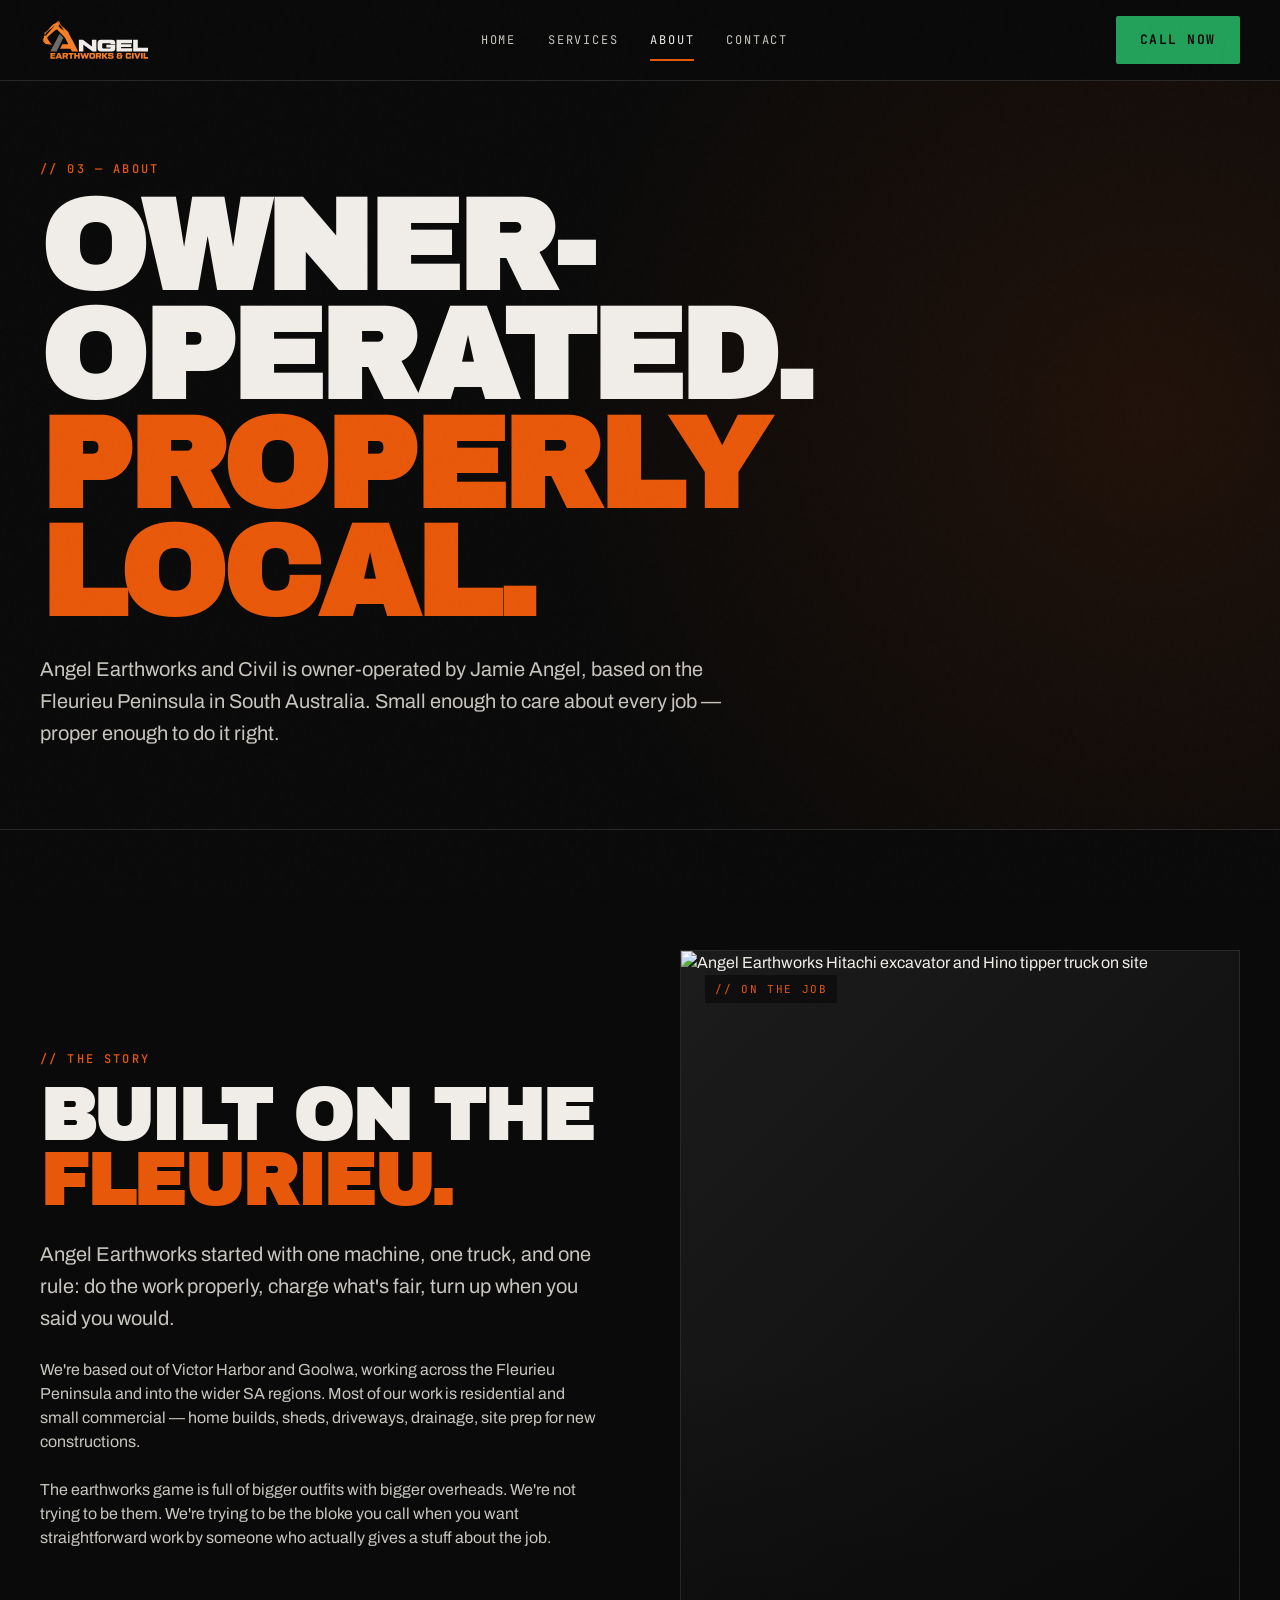
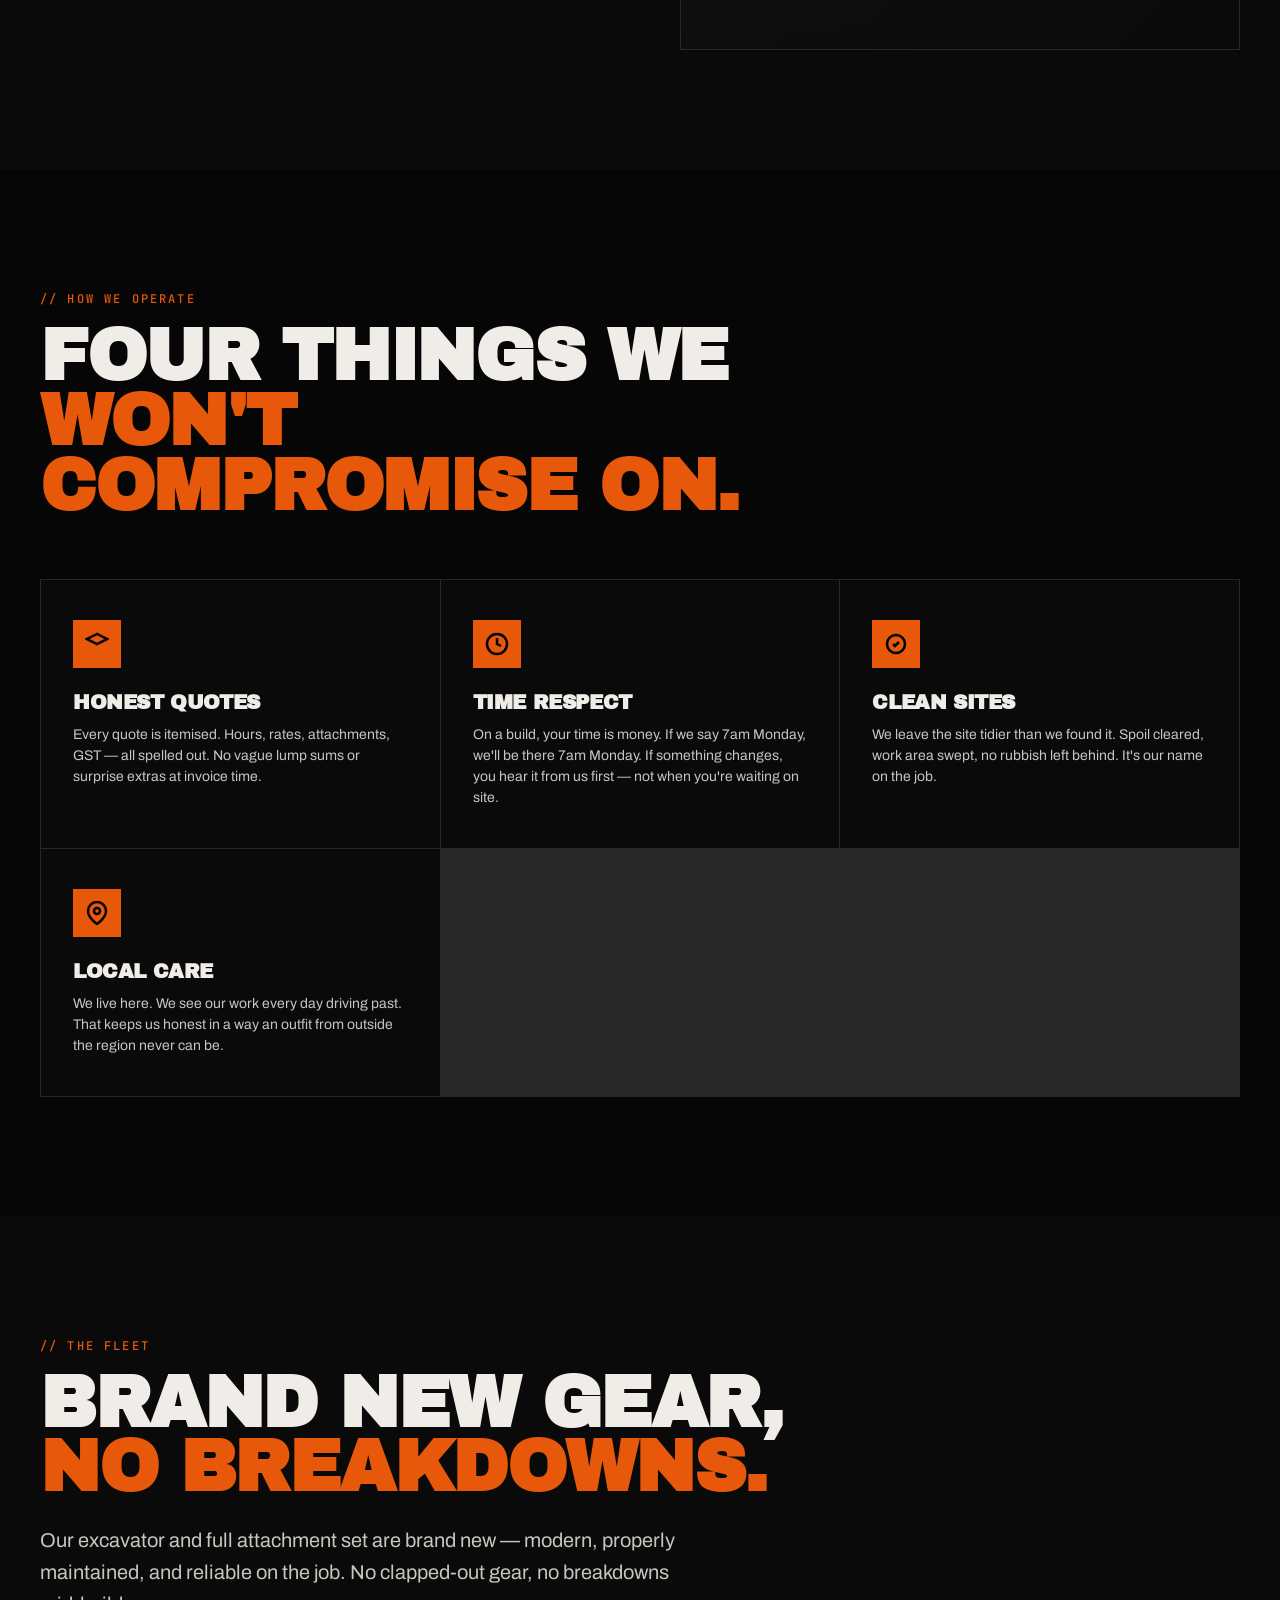
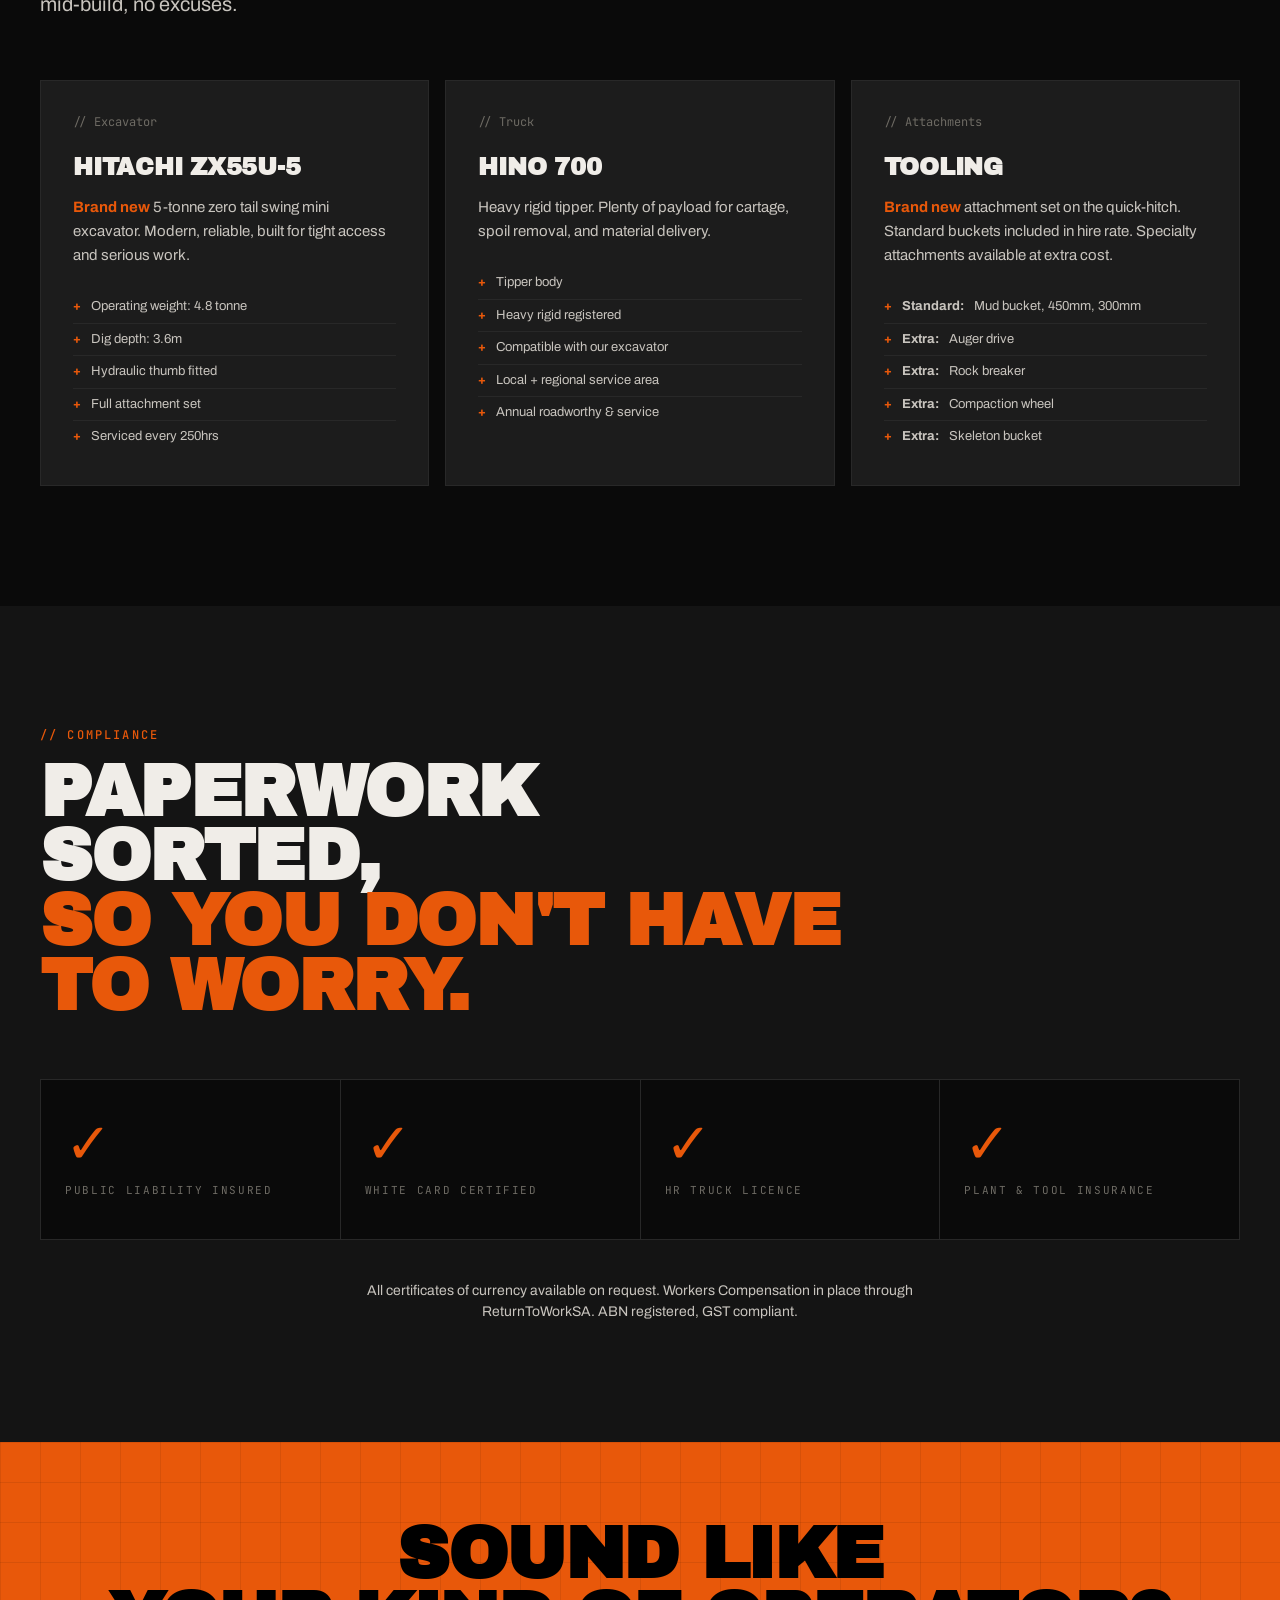
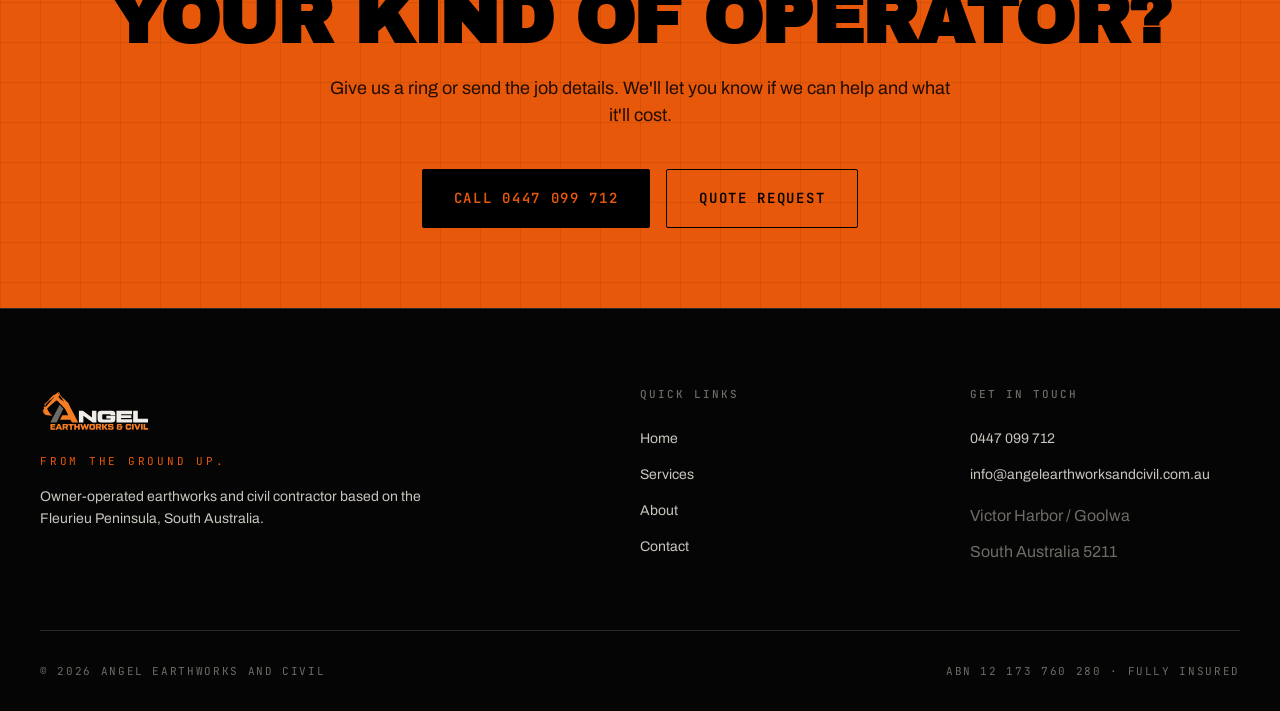
==== commit eb07e14e: "Add files via upload" ====
--- a/about.html
+++ b/about.html
@@ -52,13 +52,13 @@
     <div class="container">
         <div class="subhero__eyebrow text-eyebrow">// 03 — About</div>
         <h1 class="subhero__title h-mega">
-            Local fella,<br/>
-            <span class="text-orange">local rigs.</span>
+            Owner-operated.<br/>
+            <span class="text-orange">Properly local.</span>
         </h1>
         <p class="subhero__lead text-lead">
             Angel Earthworks and Civil is owner-operated by Jamie Angel, based on
-            the Fleurieu Peninsula in South Australia. We're small enough to care about
-            every job — and serious enough to do them right.
+            the Fleurieu Peninsula in South Australia. Small enough to care about
+            every job — proper enough to do it right.
         </p>
     </div>
 </section>
@@ -167,12 +167,12 @@
         <div class="section-header">
             <div class="section-header__eyebrow text-eyebrow">// The fleet</div>
             <h2 class="section-header__title h-display">
-                Quality gear,<br/>
-                <span class="text-orange">well looked after.</span>
+                Brand new gear,<br/>
+                <span class="text-orange">no breakdowns.</span>
             </h2>
             <p class="section-header__lead text-lead">
-                We don't run rubbish gear. Both machines are properly maintained, serviced regularly,
-                and reliable on the job. No breakdowns, no excuses.
+                Our excavator and full attachment set are brand new — modern, properly maintained,
+                and reliable on the job. No clapped-out gear, no breakdowns mid-build, no excuses.
             </p>
         </div>
 
@@ -181,7 +181,8 @@
                 <span class="service-card__num">// Excavator</span>
                 <h3 class="service-card__title">Hitachi ZX55U-5</h3>
                 <p class="service-card__body">
-                    Five-tonne zero tail swing mini excavator. Built for tight access, capable of serious work.
+                    <strong class="text-orange">Brand new</strong> 5-tonne zero tail swing mini excavator.
+                    Modern, reliable, built for tight access and serious work.
                 </p>
                 <ul class="service-card__list">
                     <li>Operating weight: 4.8 tonne</li>
@@ -211,15 +212,15 @@
                 <span class="service-card__num">// Attachments</span>
                 <h3 class="service-card__title">Tooling</h3>
                 <p class="service-card__body">
-                    Full attachment set kept on-site and ready. Quick-hitch system means
-                    minimal downtime between tasks.
+                    <strong class="text-orange">Brand new</strong> attachment set on the quick-hitch.
+                    Standard buckets included in hire rate. Specialty attachments available at extra cost.
                 </p>
                 <ul class="service-card__list">
-                    <li>General purpose buckets</li>
-                    <li>Batter / trimming bucket</li>
-                    <li>Trenching bucket</li>
-                    <li>Post hole auger</li>
-                    <li>Ripper tooth</li>
+                    <li><strong>Standard:</strong> Mud bucket, 450mm, 300mm</li>
+                    <li><strong>Extra:</strong> Auger drive</li>
+                    <li><strong>Extra:</strong> Rock breaker</li>
+                    <li><strong>Extra:</strong> Compaction wheel</li>
+                    <li><strong>Extra:</strong> Skeleton bucket</li>
                 </ul>
             </div>
         </div>
@@ -239,8 +240,8 @@
 
         <div class="stats-band">
             <div class="stat">
-                <div class="stat__num">$20M</div>
-                <div class="stat__label">Public Liability Insurance</div>
+                <div class="stat__num">✓</div>
+                <div class="stat__label">Public Liability Insured</div>
             </div>
             <div class="stat">
                 <div class="stat__num">✓</div>
@@ -283,6 +284,7 @@
         <div class="footer-grid">
             <div class="footer-col">
                 <a href="index.html" class="brand" style="margin-bottom:20px"><img src="logo-dark.svg" alt="Angel Earthworks and Civil" class="brand__logo"/></a>
+                <p style="font-family:var(--font-mono);font-size:11px;letter-spacing:0.25em;text-transform:uppercase;color:var(--color-orange);margin-top:16px">From the ground up.</p>
                 <p class="text-dim" style="font-size:14px;line-height:1.6;margin-top:16px;max-width:400px">
                     Owner-operated earthworks and civil contractor based on the Fleurieu Peninsula,
                     South Australia.
--- a/styles.css
+++ b/styles.css
@@ -449,6 +449,43 @@
     overflow: hidden;
 }
 
+.hero__logo-lockup {
+    margin-bottom: 48px;
+    opacity: 0;
+    animation: fadeUp 0.8s 0.1s forwards;
+}
+
+.hero__logo {
+    width: 100%;
+    max-width: 720px;
+    height: auto;
+    display: block;
+    filter: drop-shadow(0 4px 24px rgba(232, 88, 10, 0.15));
+}
+
+@media (max-width: 768px) {
+    .hero__logo {
+        max-width: 95%;
+    }
+    .hero__logo-lockup {
+        margin-bottom: 32px;
+    }
+}
+
+.hero__tagline {
+    font-family: var(--font-mono);
+    font-size: 14px;
+    text-transform: uppercase;
+    letter-spacing: 0.3em;
+    color: var(--color-orange);
+    margin-bottom: 32px;
+    padding-left: 4px;
+    border-left: 3px solid var(--color-orange);
+    padding-left: 16px;
+    opacity: 0;
+    animation: fadeUp 0.8s 0.3s forwards;
+}
+
 .hero::before {
     content: '';
     position: absolute;
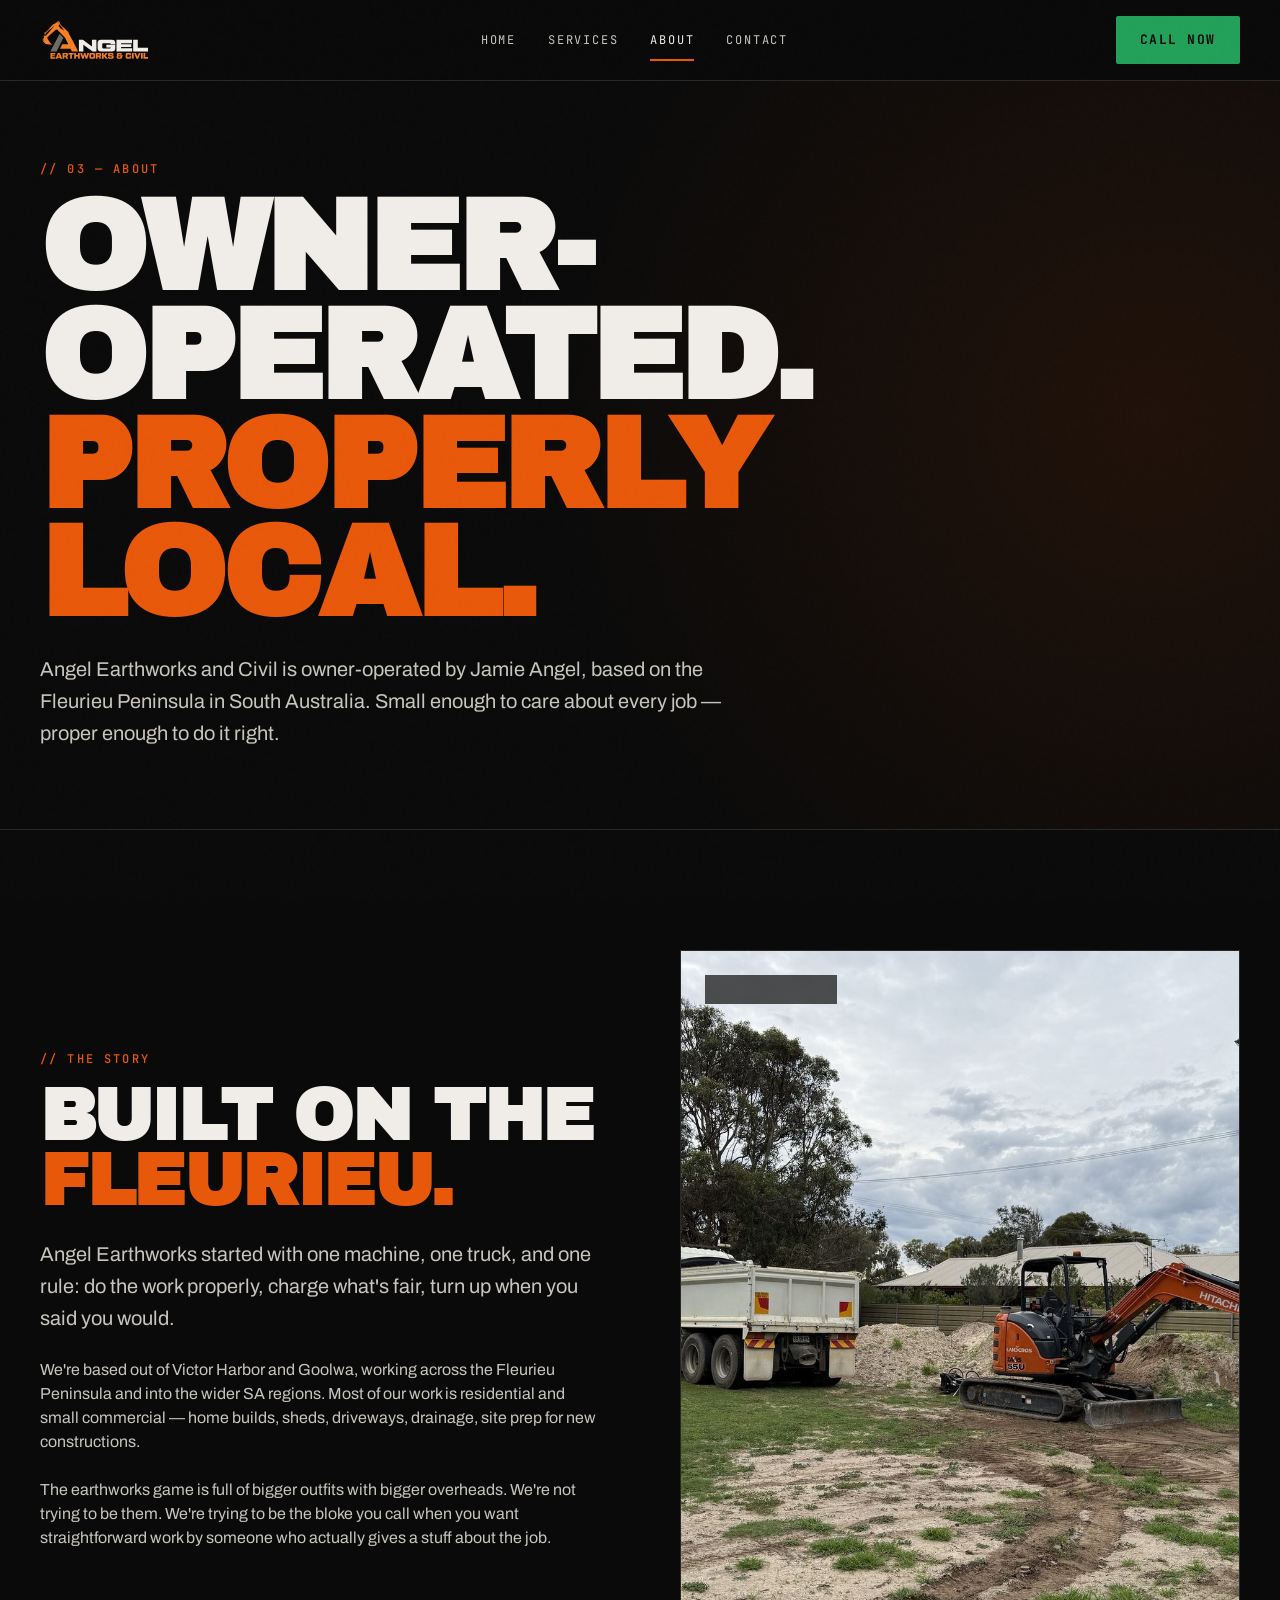
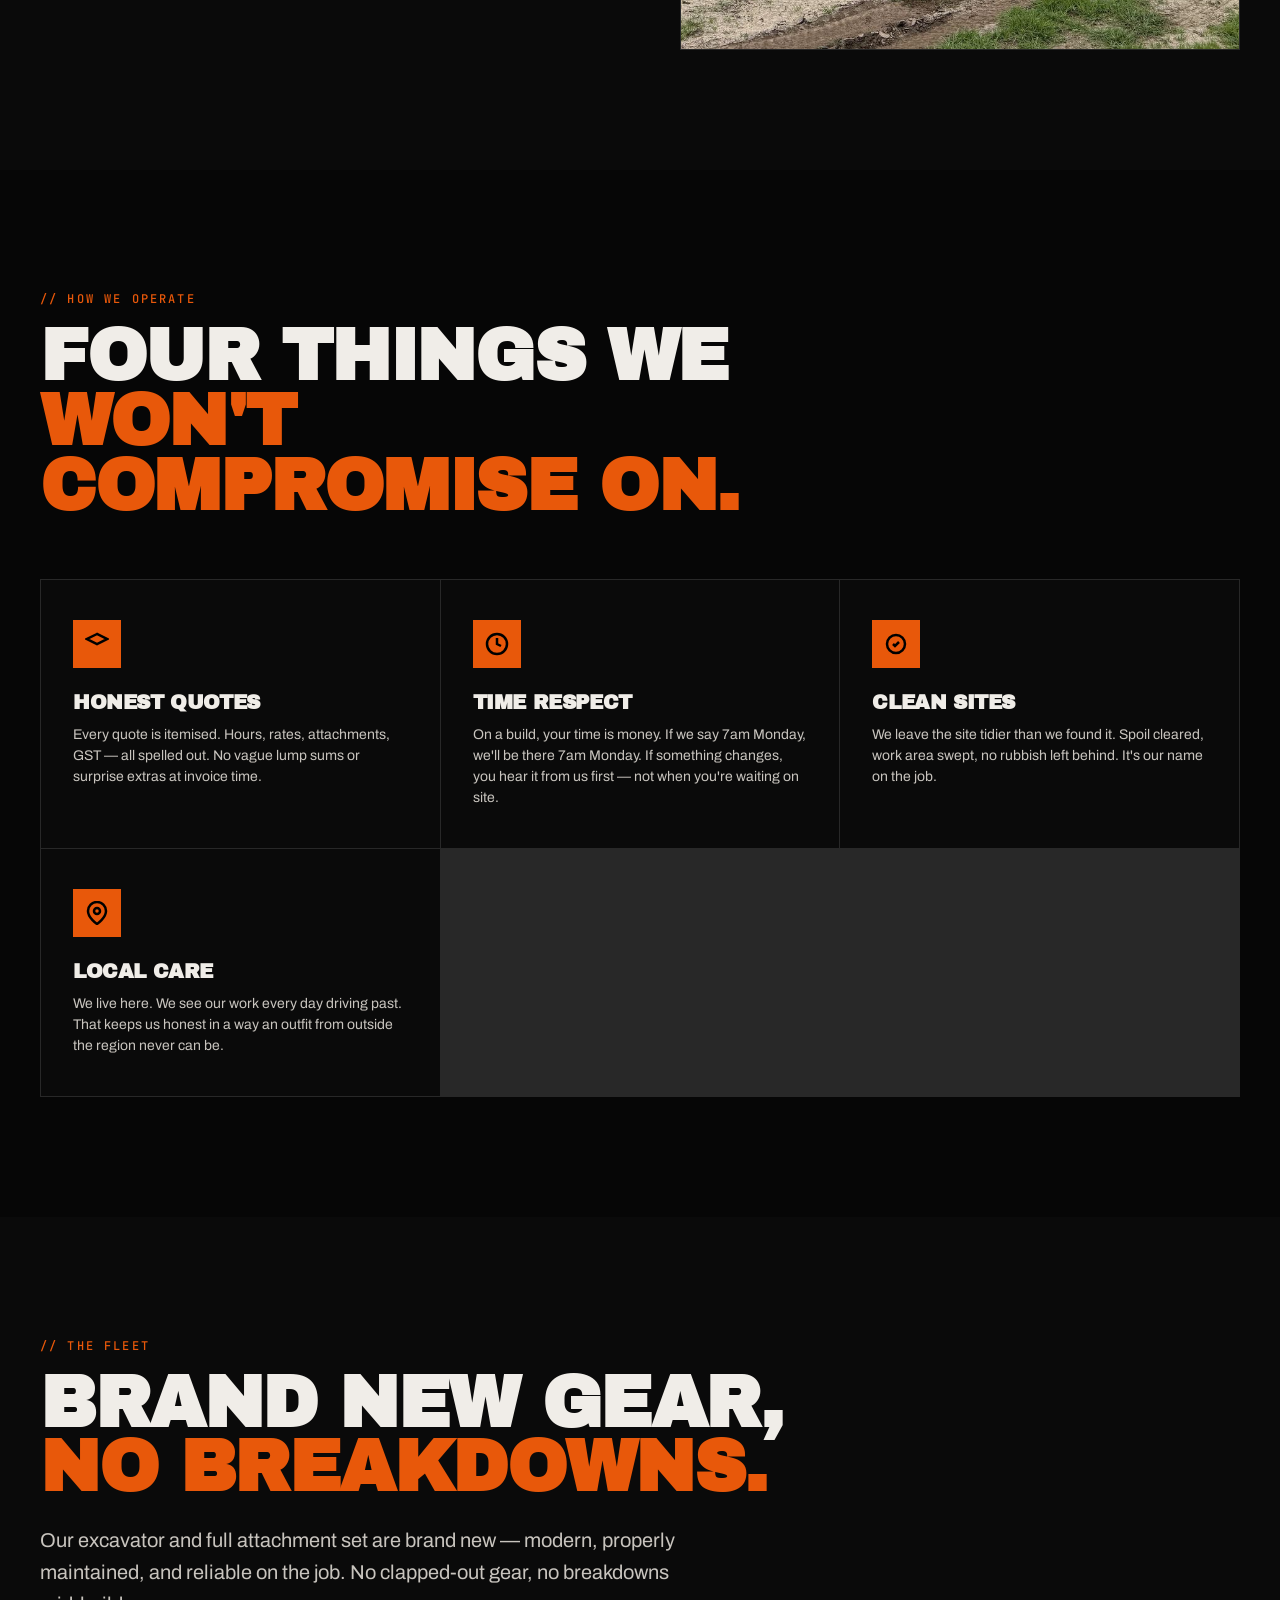
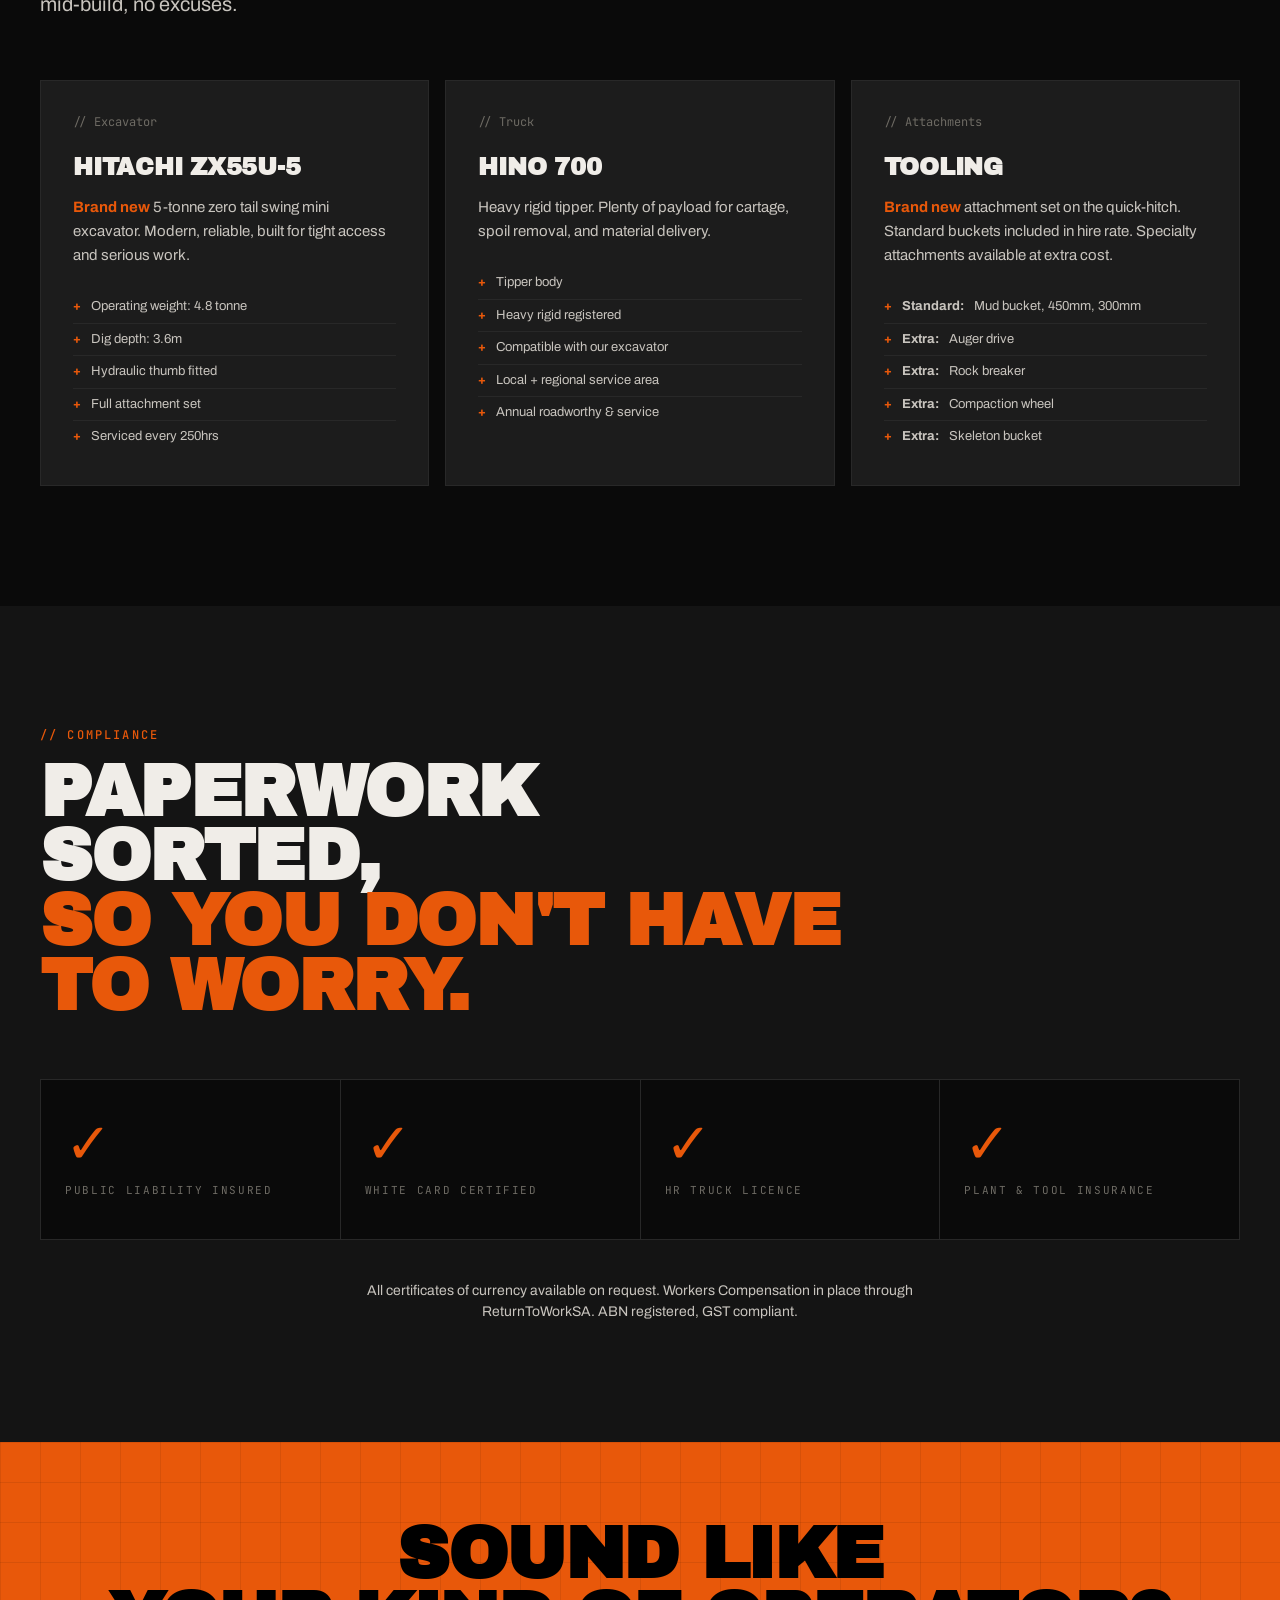
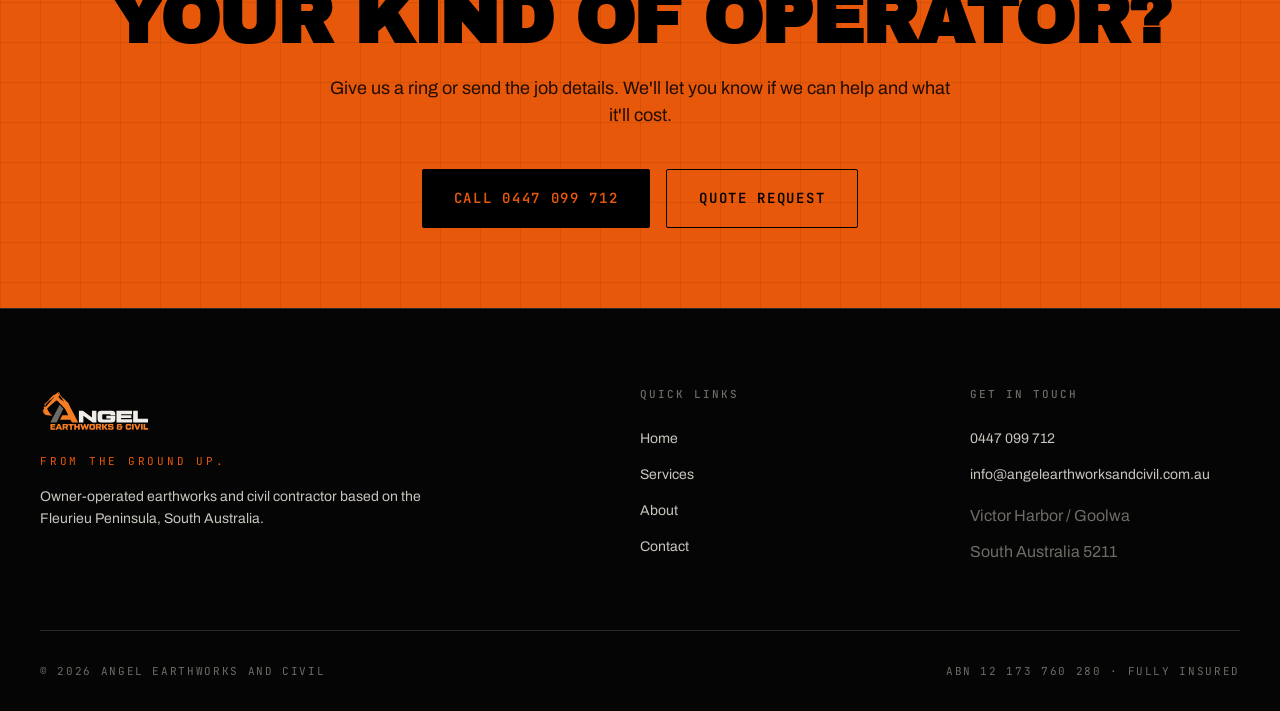
==== commit 84146764: "Add files via upload" ====
--- a/about.html
+++ b/about.html
@@ -291,7 +291,7 @@
                 </p>
             </div>
             <div class="footer-col">
-                <h4>Quick Links</h4>
+                <h3 class="footer-col__heading">Quick Links</h3>
                 <ul>
                     <li><a href="index.html">Home</a></li>
                     <li><a href="services.html">Services</a></li>
@@ -300,7 +300,7 @@
                 </ul>
             </div>
             <div class="footer-col">
-                <h4>Get in Touch</h4>
+                <h3 class="footer-col__heading">Get in Touch</h3>
                 <ul>
                     <li><a href="tel:0447099712">0447 099 712</a></li>
                     <li><a href="mailto:info@angelearthworksandcivil.com.au">info@angelearthworksandcivil.com.au</a></li>
--- a/styles.css
+++ b/styles.css
@@ -1094,6 +1094,63 @@
     line-height: 1.5;
 }
 
+/* NETWORK CALLOUT ==================================================== */
+.network-callout {
+    margin-top: 48px;
+    background: var(--color-bg-card);
+    border: 1px solid var(--color-border);
+    border-left: 4px solid var(--color-orange);
+    padding: 32px;
+    display: grid;
+    grid-template-columns: 1fr;
+    gap: 24px;
+    align-items: center;
+}
+
+@media (min-width: 768px) {
+    .network-callout {
+        grid-template-columns: 80px 1fr;
+        gap: 32px;
+        padding: 40px;
+    }
+}
+
+.network-callout__icon {
+    width: 64px;
+    height: 64px;
+    background: var(--color-orange);
+    display: flex;
+    align-items: center;
+    justify-content: center;
+    flex-shrink: 0;
+}
+
+.network-callout__icon svg {
+    width: 32px;
+    height: 32px;
+    color: #000;
+}
+
+.network-callout__title {
+    font-family: var(--font-display);
+    font-size: 24px;
+    line-height: 1;
+    text-transform: uppercase;
+    margin-bottom: 12px;
+}
+
+@media (min-width: 768px) {
+    .network-callout__title {
+        font-size: 28px;
+    }
+}
+
+.network-callout__body {
+    color: var(--color-text-dim);
+    font-size: 15px;
+    line-height: 1.6;
+}
+
 /* GALLERY ============================================================ */
 .gallery {
     display: grid;
@@ -1213,6 +1270,24 @@
     font-size: 28px;
     line-height: 1;
     text-transform: uppercase;
+    overflow-wrap: anywhere;
+}
+
+.contact-info__value--email {
+    font-family: var(--font-mono);
+    font-size: 18px;
+    line-height: 1.3;
+    text-transform: none;
+    letter-spacing: 0;
+    word-break: break-all;
+    overflow-wrap: anywhere;
+}
+
+@media (min-width: 600px) {
+    .contact-info__value--email {
+        font-size: 20px;
+        word-break: normal;
+    }
 }
 
 .contact-info__value a {
@@ -1314,7 +1389,8 @@
     }
 }
 
-.footer-col h4 {
+.footer-col h4,
+.footer-col__heading {
     font-family: var(--font-mono);
     font-size: 11px;
     text-transform: uppercase;
